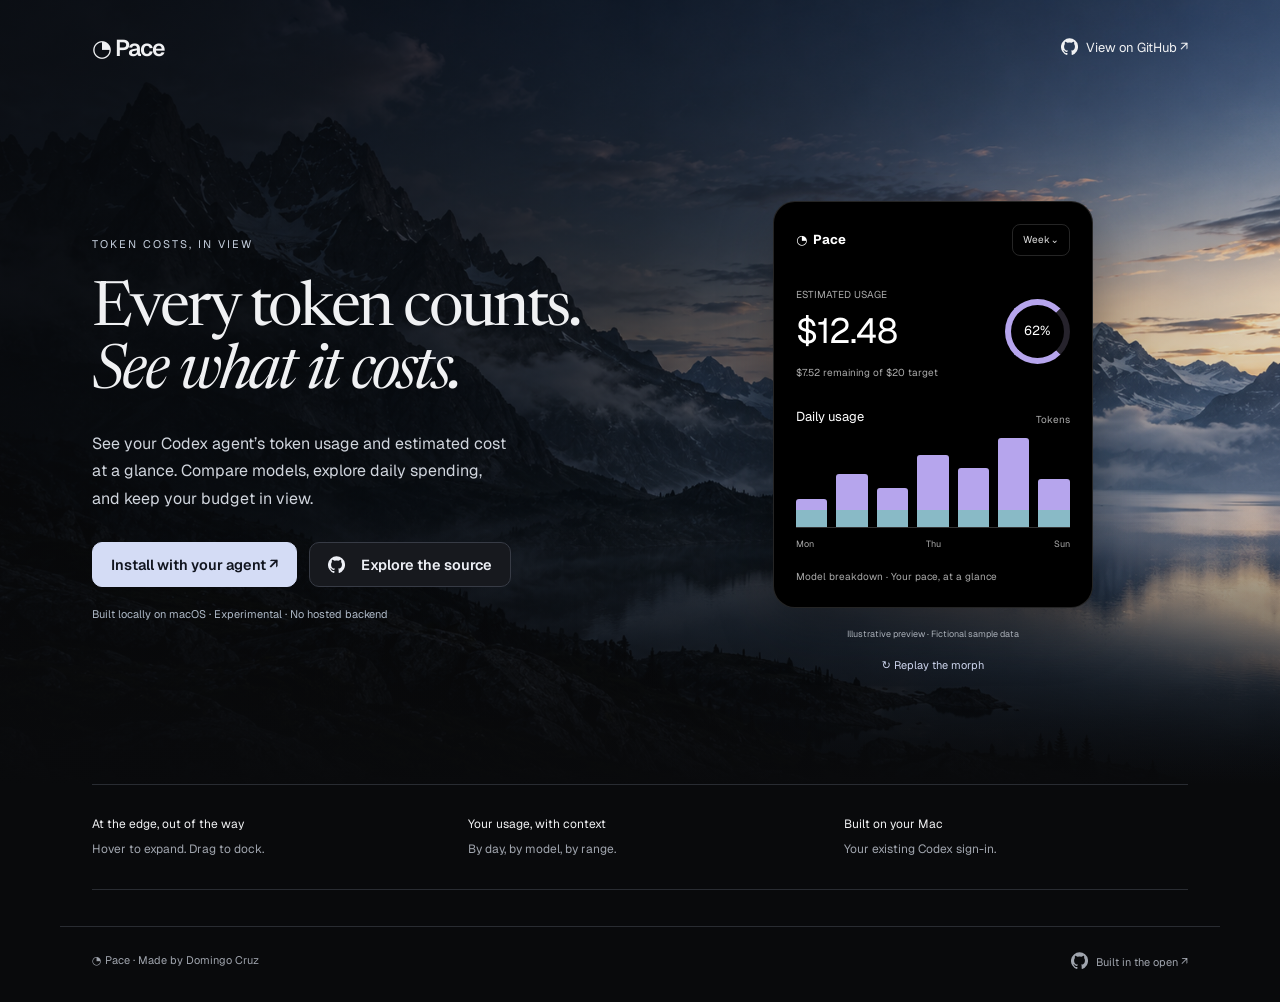
==== docs/index.html @ c6700569 "Simplify landing page and offer copyable agent install instruction" ====
<!doctype html>
<html lang="en" data-theme="dark" style="color-scheme:dark"><head><meta charset="utf-8"><meta name="viewport" content="width=device-width,initial-scale=1"><title>Pace | See what your agent’s tokens cost</title><meta name="description" content="See your AI agent’s token usage and estimated costs. Compare models, explore daily spending, and set personal targets with Pace for macOS."><link rel="stylesheet" href="theme.css"><link href="https://fonts.googleapis.com/css2?family=Newsreader:ital,opsz,wght@0,6..72,400;1,6..72,400&family=Geist:wght@400;500;600&display=swap" rel="stylesheet"><style>
:root{--ink:#19201e;--muted:#6d7571;--line:#dfe3df;--soft:#f3f5f1;--accent:#166ee1;--purple:#b6a5ed;--cyan:#89bac6}*{box-sizing:border-box}body{margin:0;color:var(--ink);background:white;font-family:Geist,system-ui,sans-serif}a{color:inherit;text-decoration:none}nav,main,footer{max-width:1160px;margin:auto;padding:0 32px}nav{height:96px;display:flex;align-items:center;justify-content:space-between}.brand{font-size:23px;font-weight:600;letter-spacing:-1px}.links{display:flex;gap:26px;font-size:13px}.hero{display:grid;grid-template-columns:1.05fr 1fr;align-items:center;gap:65px;padding:80px 0 100px}.eyebrow{font-size:11px;text-transform:uppercase;letter-spacing:2px;color:var(--muted)}h1,h2{font-family:Newsreader,Georgia,serif;font-weight:400;letter-spacing:-2px}h1{font-size:76px;line-height:1.02;margin:25px 0}p{line-height:1.7;color:var(--muted);font-size:16px}.intro{max-width:420px}.actions{display:flex;gap:12px;margin-top:30px;flex-wrap:wrap}.fine{font-size:11px;margin-top:18px}.desktop{background:var(--soft);border:1px solid var(--line);border-radius:20px;min-height:440px;position:relative;padding:70px 25px 35px;display:flex;align-items:center;justify-content:center}.desktop-label{position:absolute;top:20px;left:22px;font-size:10px;letter-spacing:1px;color:var(--muted)}.widget{width:320px;background:black;color:white;border-radius:22px;padding:22px;box-shadow:0 20px 40px #0002}.row{display:flex;justify-content:space-between;align-items:center;font-size:13px}.pill{border:1px solid #ffffff25;border-radius:8px;padding:7px 10px;font-size:10px;color:#ddd}.stats{margin:25px 0}.amount{font-size:35px;letter-spacing:-1px}.sub{color:#aaa;font-size:10px;margin-top:6px}.ring{width:65px;height:65px;border:6px solid var(--purple);border-right-color:#26232c;border-radius:50%;display:grid;place-items:center;font-size:13px}.chart{height:100px;display:flex;align-items:end;gap:9px;border-bottom:1px solid #333}.bar{flex:1;background:var(--purple);border-radius:3px 3px 0 0;box-shadow:inset 0 -17px var(--cyan)}.axis{display:flex;justify-content:space-between;color:#aaa;font-size:9px;margin-top:9px}.legend{font-size:10px;color:#aaa;margin-top:18px}.preview-note{position:absolute;bottom:12px;font-size:9px;color:var(--muted)}.band{border-top:1px solid var(--line);border-bottom:1px solid var(--line);display:grid;grid-template-columns:repeat(3,1fr);gap:32px;padding:30px 0;font-size:12px}.band span{color:var(--muted);display:block;margin-top:6px}.features{padding:90px 0;display:grid;grid-template-columns:1fr 1fr;gap:70px}h2{font-size:46px;line-height:1.1;margin:16px 0 25px}.feature{padding:22px 0;border-bottom:1px solid var(--line)}h3{font-size:16px;font-weight:500;margin:0}.feature p{font-size:14px;margin:9px 0 0}.install{background:var(--soft);padding:45px;border:1px solid var(--line);border-radius:18px}.install h2{font-size:38px}.prompt{background:white;border:1px solid var(--line);padding:20px;font-size:14px;line-height:1.7;border-radius:9px;overflow-wrap:anywhere}details{padding:20px 0;border-bottom:1px solid var(--line)}summary{cursor:pointer;font-size:14px}details p{font-size:13px}.bottom{padding:50px 0 70px;max-width:700px}footer{border-top:1px solid var(--line);padding-top:25px;padding-bottom:30px;font-size:11px;color:var(--muted);display:flex;justify-content:space-between;gap:20px}@media(max-width:800px){.hero,.features{grid-template-columns:1fr;gap:35px}.hero{padding:40px 0 60px}h1{font-size:58px}.features{padding:50px 0}.band{gap:16px}.desktop{min-height:410px}.links a:first-child{display:none}.install{padding:25px}nav,main,footer{padding-left:22px;padding-right:22px}}@media(prefers-reduced-motion:reduce){*{transition:none!important;animation:none!important}}

/* Pace is dark-only, including native controls and expanded FAQs. */
:root{--ink:#f0f1f3;--muted:#a0a5ae;--line:#292c32;--soft:#14161a;--accent:#91adf4}
body{background:#090a0c;color:var(--ink)}
.desktop{background:#111317;border-color:var(--line)}
.widget{border:1px solid #30323a;box-shadow:0 20px 40px #0005}
.install{background:var(--soft)}
.prompt{background:#0c0d10;color:var(--ink)}
.lp-btn-primary{background:#d4dcf5!important;color:#11151f!important;border-color:#d4dcf5!important}
.lp-btn-ghost{background:#17191e!important;color:#eef0f6!important;border-color:#373b45!important}
summary{list-style:none;display:flex;align-items:center;justify-content:space-between;gap:20px;padding:4px 0}
summary::-webkit-details-marker{display:none}
summary::marker{content:''}
summary svg{width:18px;height:18px;flex:none;color:#aeb5c4;transition:transform .18s ease}
details[open] summary svg{transform:rotate(180deg)}
summary:hover{color:#c5d3fa}
summary:focus-visible{outline:2px solid #91adf4;outline-offset:6px;border-radius:3px}

/* Full-bleed generated landscape; the product floats without an outer card. */
.hero{position:relative;isolation:isolate;min-height:650px;gap:50px}
.hero:before{content:'';position:absolute;z-index:-1;inset:-96px calc((1160px - 100vw)/2 - 32px) 0;background:linear-gradient(90deg,rgba(9,10,12,.78),rgba(9,10,12,.12)),linear-gradient(0deg,#090a0c,transparent 35%),url('assets/pace-landscape.png') center/cover no-repeat;pointer-events:none}
nav{position:relative;z-index:1}
.hero h1{font-size:68px;letter-spacing:-2.7px}
.hero .eyebrow{color:#c5cfdd}.hero .intro{color:#d0d5dd}.hero .fine{color:#aeb9c7}
.desktop{background:transparent;border:0;box-shadow:none;border-radius:0;min-height:440px;padding:25px 0}
.desktop-label{display:none}.preview-note{color:#c2c9d3;bottom:0}
.widget{box-shadow:0 20px 55px #0005;border-color:#ffffff25}
@media(min-width:1160px){.hero:before{left:calc((1160px - 100vw)/2 - 32px);right:calc((1160px - 100vw)/2 - 32px)}}
@media(max-width:1159px){.hero:before{left:-32px;right:-32px}}
@media(max-width:800px){.hero{min-height:0}.hero h1{font-size:52px}.hero:before{left:-22px;right:-22px;background-position:60% center}.desktop{min-height:400px}.hero .intro{max-width:480px}}
.github-icon{width:17px;height:17px;flex:none;vertical-align:-3px;margin-right:8px} .hero h1{font-size:62px}@media(max-width:800px){.hero h1{font-size:48px}}
body{overflow-x:clip}.widget{position:relative;overflow:hidden}
.replay{position:absolute;bottom:-30px;border:0;background:transparent;color:#d4dcf5;font:inherit;font-size:11px;cursor:pointer;padding:8px 12px;border-radius:8px}
.replay:hover{background:#ffffff10}.replay:focus-visible{outline:2px solid #91adf4}
@media(prefers-reduced-motion:reduce){.replay{display:none}}

.desktop{flex-direction:column;gap:0;padding-bottom:0}
.preview-note{position:static;display:block;margin-top:20px;text-align:center;line-height:1.5}
.replay{position:static;display:block;margin-top:6px;min-height:36px}
.band{margin-bottom:36px}
.install-dialog{width:min(540px,calc(100vw - 40px));background:#14161a;color:#f0f1f3;border:1px solid #383c45;border-radius:20px;padding:28px;box-shadow:0 24px 100px #0008}
.install-dialog::backdrop{background:#0009;backdrop-filter:blur(6px)}
.install-dialog h2{font-size:34px;margin:0 30px 12px 0;letter-spacing:-1px}
.install-dialog p{font-size:14px}.install-dialog textarea{width:100%;min-height:132px;resize:vertical;background:#090a0c;color:#e4e8f0;border:1px solid #353944;border-radius:10px;padding:15px;font:13px/1.65 Geist,system-ui,sans-serif}
.dialog-close{position:absolute;top:17px;right:17px;border:0;background:transparent;color:#c5cbd7;font-size:24px;cursor:pointer}.copy-row{display:flex;align-items:center;gap:14px;margin-top:16px}.copy-status{font-size:12px;color:#b6c6ee}
</style></head><body><nav><a class="brand" href="#">◔ Pace</a><div class="links"><a href="https://github.com/domingocruz-AT/pace"><svg class="github-icon" viewBox="0 0 24 24" fill="currentColor" aria-hidden="true"><path d="M12 .5a12 12 0 0 0-3.79 23.39c.6.11.82-.26.82-.58v-2.23c-3.34.73-4.04-1.42-4.04-1.42-.55-1.39-1.33-1.76-1.33-1.76-1.09-.75.08-.73.08-.73 1.2.08 1.84 1.23 1.84 1.23 1.07 1.83 2.81 1.3 3.49.99.11-.78.42-1.3.76-1.6-2.67-.3-5.47-1.33-5.47-5.93 0-1.31.47-2.38 1.24-3.22-.13-.3-.54-1.52.12-3.18 0 0 1.01-.32 3.3 1.23a11.5 11.5 0 0 1 6 0c2.29-1.55 3.3-1.23 3.3-1.23.66 1.66.25 2.88.12 3.18.77.84 1.24 1.91 1.24 3.22 0 4.61-2.8 5.63-5.48 5.93.43.37.82 1.1.82 2.22v3.3c0 .32.22.7.82.58A12 12 0 0 0 12 .5Z"/></svg>View on GitHub ↗</a></div></nav><main><section class="hero"><div><div class="eyebrow">Token costs, in view</div><h1>Every token counts.<br><em>See what it costs.</em></h1><p class="intro">See your Codex agent’s token usage and estimated cost at a glance. Compare models, explore daily spending, and keep your budget in view.</p><div class="actions"><button class="lp-btn lp-btn-primary" id="installTrigger" type="button">Install with your agent ↗</button><a class="lp-btn lp-btn-ghost" href="https://github.com/domingocruz-AT/pace"><svg class="github-icon" viewBox="0 0 24 24" fill="currentColor" aria-hidden="true"><path d="M12 .5a12 12 0 0 0-3.79 23.39c.6.11.82-.26.82-.58v-2.23c-3.34.73-4.04-1.42-4.04-1.42-.55-1.39-1.33-1.76-1.33-1.76-1.09-.75.08-.73.08-.73 1.2.08 1.84 1.23 1.84 1.23 1.07 1.83 2.81 1.3 3.49.99.11-.78.42-1.3.76-1.6-2.67-.3-5.47-1.33-5.47-5.93 0-1.31.47-2.38 1.24-3.22-.13-.3-.54-1.52.12-3.18 0 0 1.01-.32 3.3 1.23a11.5 11.5 0 0 1 6 0c2.29-1.55 3.3-1.23 3.3-1.23.66 1.66.25 2.88.12 3.18.77.84 1.24 1.91 1.24 3.22 0 4.61-2.8 5.63-5.48 5.93.43.37.82 1.1.82 2.22v3.3c0 .32.22.7.82.58A12 12 0 0 0 12 .5Z"/></svg>Explore the source</a></div><p class="fine">Built locally on macOS · Experimental · No hosted backend</p></div><div class="desktop"><span class="desktop-label"></span><div class="widget" aria-label="Illustrative Pace preview with fictional sample usage"><div class="row"><strong>◔ &nbsp;Pace</strong><span class="pill">Week⌄</span></div><div class="stats row"><div><div class="sub">ESTIMATED USAGE</div><div class="amount">$12.48</div><div class="sub">$7.52 remaining of $20 target</div></div><div class="ring">62%</div></div><div class="row"><span>Daily usage</span><span class="sub">Tokens</span></div><div class="chart" aria-hidden="true"><i class="bar" style="height:28%"></i><i class="bar" style="height:54%"></i><i class="bar" style="height:39%"></i><i class="bar" style="height:73%"></i><i class="bar" style="height:60%"></i><i class="bar" style="height:90%"></i><i class="bar" style="height:48%"></i></div><div class="axis"><span>Mon</span><span>Thu</span><span>Sun</span></div><div class="legend">Model breakdown · Your pace, at a glance</div></div><span class="preview-note">Illustrative preview · Fictional sample data</span><button class="replay" type="button" aria-label="Replay ball to dashboard animation">↻ Replay the morph</button></div></section><div class="band"><div>At the edge, out of the way<span>Hover to expand. Drag to dock.</span></div><div>Your usage, with context<span>By day, by model, by range.</span></div><div>Built on your Mac<span>Your existing Codex sign-in.</span></div></div></main><footer><span>◔ Pace · Made by Domingo Cruz</span><a href="https://github.com/domingocruz-AT/pace"><svg class="github-icon" viewBox="0 0 24 24" fill="currentColor" aria-hidden="true"><path d="M12 .5a12 12 0 0 0-3.79 23.39c.6.11.82-.26.82-.58v-2.23c-3.34.73-4.04-1.42-4.04-1.42-.55-1.39-1.33-1.76-1.33-1.76-1.09-.75.08-.73.08-.73 1.2.08 1.84 1.23 1.84 1.23 1.07 1.83 2.81 1.3 3.49.99.11-.78.42-1.3.76-1.6-2.67-.3-5.47-1.33-5.47-5.93 0-1.31.47-2.38 1.24-3.22-.13-.3-.54-1.52.12-3.18 0 0 1.01-.32 3.3 1.23a11.5 11.5 0 0 1 6 0c2.29-1.55 3.3-1.23 3.3-1.23.66 1.66.25 2.88.12 3.18.77.84 1.24 1.91 1.24 3.22 0 4.61-2.8 5.63-5.48 5.93.43.37.82 1.1.82 2.22v3.3c0 .32.22.7.82.58A12 12 0 0 0 12 .5Z"/></svg>Built in the open ↗</a></footer><dialog class="install-dialog" id="installDialog" aria-labelledby="installTitle"><button class="dialog-close" type="button" aria-label="Close installation instructions">×</button><h2 id="installTitle">Let your agent install Pace.</h2><p>Copy this instruction into Codex or your coding agent.</p><textarea id="installCommand" aria-label="Agent installation instruction" readonly>Install Pace from https://github.com/domingocruz-AT/pace. Follow AGENTS.md, check the macOS prerequisites, and run sh install.sh. Ask me before using my existing Codex sign-in.</textarea><div class="copy-row"><button class="lp-btn lp-btn-primary" id="copyInstall" type="button">Copy instruction</button><span class="copy-status" role="status" id="copyStatus"></span></div><p class="fine">Requires macOS, Xcode Command Line Tools, and Python 3. Pace uses estimated costs from unofficial endpoints; targets do not enforce spending caps.</p></dialog><script src="motion.js?v=edge-drag"></script><script src="install-dialog.js"></script></body></html>
---- docs/theme.css ----
/* ============================================================
   LANDING-PAGE DESIGN SYSTEM — base-styles.css
   Light-only. Newsreader (serif display) + Geist (sans).
   Airtable coral accent. Airtable categorical palette in data.
   One locked language for all landing/product/marketing surfaces.
   ============================================================ */

:root{
  --serif:'Newsreader',Georgia,'Times New Roman',serif;
  --sans:'Geist','Inter',system-ui,-apple-system,'Segoe UI',sans-serif;
  --r:10px; --r-lg:18px; --r-xl:24px; --r-pill:999px;
  --maxw:1200px; --wide:1320px;
  --ease:cubic-bezier(.22,1,.36,1); --ease-pop:cubic-bezier(.2,.1,.2,1); --ease-decel:cubic-bezier(0,0,0,1); --seam:rgba(15,18,26,.13);

  /* Airtable brand palette (from DESIGN.lp-md extraction) */
  --bg:#ffffff; --bg-soft:#f8fafc; --bg-soft2:#e7eaee;
  --ink:#181d26; --ink-2:#333840; --ink-3:#6b7079;
  --line:#dddddd; --line-2:#9297a0;
  --accent:#166ee1; --accent-2:#0d52ac; --accent-soft:#ecf3fe; --accent-ink:#fff;
  --surface:#ffffff; --surface-2:#f8fafc; --dot-ink:rgba(24,29,38,.08);
  --row-hover:var(--bg-soft);
  --ok:#20a548; --ok-bg:#dff3e6;

  /* Airtable categorical select-chip palette */
  --c-blue-b:#d3e2ff; --c-blue-t:#2a64d6;
  --c-cyan-b:#cdeef5; --c-cyan-t:#0e7c8b;
  --c-teal-b:#cdf1e3; --c-teal-t:#0f8a66;
  --c-green-b:#d8f5c8; --c-green-t:#3f8a2c;
  --c-yellow-b:#ffeaa8; --c-yellow-t:#9a7600;
  --c-orange-b:#ffdcc2; --c-orange-t:#c2551b;
  --c-red-b:#ffd6dc; --c-red-t:#d4314e;
  --c-pink-b:#ffd8ef; --c-pink-t:#c01f8a;
  --c-purple-b:#e7ddff; --c-purple-t:#6b3fce;
  --c-gray-b:#e6e7ea; --c-gray-t:#5b606b;
}
*{box-sizing:border-box;margin:0;padding:0}
html{scroll-behavior:smooth}
body{background:var(--bg);color:var(--ink);font-family:var(--sans);font-size:17px;line-height:1.6;
  -webkit-font-smoothing:antialiased;overflow-x:hidden}
a{color:inherit;text-decoration:none}
img{max-width:100%;display:block}

/* ---------- DARK MODE — neutral charcoal + restrained coral; product UI goes dark too ---------- */
[data-theme="dark"]{
  --bg:#0b0c0f; --bg-soft:#131418; --bg-soft2:#1b1d22;
  --surface:#1a1c22; --surface-2:#212430; --seam:rgba(0,0,0,.46);
  --ink:#f3f4f7; --ink-2:#c6cad3; --ink-3:#969ba7;
  --line:rgba(255,255,255,.11); --line-2:rgba(255,255,255,.2);
  --accent:#3b87ee; --accent-2:#74a9f6; --accent-soft:rgba(59,135,238,.18);
  --dot-ink:rgba(255,255,255,.09);
  /* Airtable select chips → dark tints with bright text */
  --c-blue-b:#1e3358;--c-blue-t:#9fc1ff; --c-cyan-b:#123e47;--c-cyan-t:#79d3e2;
  --c-teal-b:#103f31;--c-teal-t:#67d6ab; --c-green-b:#1d3c19;--c-green-t:#92d97f;
  --c-yellow-b:#3a3211;--c-yellow-t:#e7cf63; --c-orange-b:#3c2412;--c-orange-t:#ff9e6b;
  --c-red-b:#3c1822;--c-red-t:#ff8a9e; --c-pink-b:#3a1730;--c-pink-t:#ff90d6;
  --c-purple-b:#281c4a;--c-purple-t:#bda3ff; --c-gray-b:#23252b;--c-gray-t:#b6bbc5;
}
[data-theme="dark"] nav.lp-lp{background:rgba(16,17,21,.6)}
[data-theme="dark"] nav.lp-lp.lp-stuck{background:rgba(16,17,21,.82)}

/* ---------- layout primitives ---------- */
.lp-wrap{max-width:var(--maxw);margin:0 auto;padding:0 28px}
.lp-wide{max-width:var(--wide);margin:0 auto;padding:0 28px}
section.lp-band{padding:96px 0}
.lp-band.lp-soft{background:var(--bg-soft)}
.lp-eyebrow{display:inline-flex;align-items:center;gap:9px;font-weight:600;font-size:12px;letter-spacing:.13em;
  text-transform:uppercase;color:var(--accent-2)}
.lp-eyebrow .lp-dot{width:6px;height:6px;border-radius:50%;background:var(--accent)}
.lp-serif{font-family:var(--serif);font-weight:400;letter-spacing:-.01em}
.lp-serif-i{font-family:var(--serif);font-style:italic;font-weight:400}
.lp-sec-head{max-width:62ch}
.lp-sec-head.lp-center{margin:0 auto;text-align:center}
.lp-sec-head h2{font-family:var(--serif);font-weight:400;font-size:clamp(32px,4.6vw,56px);line-height:1.04;letter-spacing:-.02em;margin:16px 0 16px}
.lp-sec-head p{font-size:18px;color:var(--ink-2);max-width:56ch}
.lp-sec-head.lp-center p{margin:0 auto}

/* ---------- buttons ---------- */
.lp-btn{display:inline-flex;align-items:center;gap:8px;border-radius:var(--r);font-family:var(--sans);font-weight:600;
  font-size:14.5px;padding:10px 18px;cursor:pointer;border:1px solid transparent;
  transition:transform .2s var(--ease),background .2s,border-color .2s,box-shadow .2s;white-space:nowrap}
/* Pop (Animation Specs): scale 1→1.06 hover, →0.98 press, 150ms standard-fast */
.lp-btn{transition:transform 150ms var(--ease-pop),background .18s,border-color .18s,color .18s,opacity .18s,box-shadow .18s}
.lp-btn:hover{transform:scale(1.06)}
.lp-btn:active{transform:scale(.98)}
@media(prefers-reduced-motion:reduce){.lp-btn:hover,.lp-btn:active{transform:none}}
.lp-btn-primary{background:var(--accent);color:var(--accent-ink)}
.lp-btn-primary:hover{background:var(--accent-2);box-shadow:0 8px 20px -10px var(--accent)}
.lp-btn-ghost{background:var(--surface);color:var(--ink);border-color:var(--line-2)}
.lp-btn-ghost:hover{border-color:var(--ink-3);background:var(--bg-soft)}
.lp-btn-dark{background:var(--ink);color:var(--bg)}
.lp-btn-dark:hover{opacity:.9;box-shadow:0 8px 20px -12px rgba(20,24,40,.5)}
.lp-btn-lg{padding:14px 26px;font-size:16px;border-radius:12px}

/* ---------- chips / tags / avatars / icons ---------- */
.lp-chip{font-size:11.5px;font-weight:600;border-radius:var(--r-pill);padding:3px 10px;white-space:nowrap;display:inline-block}
.lp-sel-blue{background:var(--c-blue-b);color:var(--c-blue-t)}.lp-sel-cyan{background:var(--c-cyan-b);color:var(--c-cyan-t)}
.lp-sel-teal{background:var(--c-teal-b);color:var(--c-teal-t)}.lp-sel-green{background:var(--c-green-b);color:var(--c-green-t)}
.lp-sel-yellow{background:var(--c-yellow-b);color:var(--c-yellow-t)}.lp-sel-orange{background:var(--c-orange-b);color:var(--c-orange-t)}
.lp-sel-red{background:var(--c-red-b);color:var(--c-red-t)}.lp-sel-pink{background:var(--c-pink-b);color:var(--c-pink-t)}
.lp-sel-purple{background:var(--c-purple-b);color:var(--c-purple-t)}.lp-sel-gray{background:var(--c-gray-b);color:var(--c-gray-t)}
.lp-av{width:24px;height:24px;border-radius:50%;display:inline-grid;place-items:center;color:#fff;font-size:10px;font-weight:700;border:2px solid #fff}
.lp-avstack{display:inline-flex}.lp-avstack .lp-av{margin-left:-8px}.lp-avstack .lp-av:first-child{margin-left:0}
.lp-ico{width:20px;height:20px;stroke:currentColor;fill:none;stroke-width:1.7;stroke-linecap:round;stroke-linejoin:round;display:inline-block;vertical-align:middle}
.lp-iconwell{width:42px;height:42px;border-radius:11px;background:var(--accent-soft);color:var(--accent-2);display:grid;place-items:center}
.lp-iconwell .lp-ico{width:20px;height:20px}

/* ---------- textures ---------- */
.lp-tex-dot{background-image:radial-gradient(circle,var(--dot-ink) 0 1.2px,transparent 1.6px);background-size:24px 24px}
.lp-tex-grid{background-image:linear-gradient(var(--line) 1px,transparent 1px),linear-gradient(90deg,var(--line) 1px,transparent 1px);background-size:22px 22px}
.lp-tex-halftone{background-color:#16181d;background-image:radial-gradient(circle,rgba(22,110,225,.55) 30%,transparent 32%);background-size:18px 18px;
  -webkit-mask-image:radial-gradient(60% 120% at 50% 50%,#000 25%,transparent 70%);mask-image:radial-gradient(60% 120% at 50% 50%,#000 25%,transparent 70%);animation:halftonePulse 3.6s ease-in-out infinite}
@keyframes halftonePulse{0%,100%{opacity:.5}50%{opacity:1}}
/* single-element aurora fill (small surfaces: cards, swatches, thumbnails) — vibrant + animated.
   Use this for small surfaces; use the .lp-aurora component only for large atmospheric panels. */
.lp-tex-aurora{background:
  radial-gradient(38% 52% at 16% 18%,rgba(22,245,167,.6),transparent 62%),
  radial-gradient(40% 50% at 82% 30%,rgba(111,77,255,.55),transparent 60%),
  radial-gradient(50% 60% at 60% 88%,rgba(255,79,208,.5),transparent 62%),
  radial-gradient(44% 56% at 30% 74%,rgba(45,180,255,.45),transparent 62%),
  #0a0e1a;background-size:170% 170%;background-position:0% 40%;animation:auroraFill 16s ease-in-out infinite}
@keyframes auroraFill{0%{background-position:0% 40%;filter:hue-rotate(0deg)}50%{background-position:100% 60%;filter:hue-rotate(26deg)}100%{background-position:0% 40%;filter:hue-rotate(0deg)}}

/* ---------- high-fidelity aurora component (large atmospheric surfaces) ----------
   Markup:
   <div class="aurora"><div class="a-layer">
       <span class="blob b1"></span><span class="blob b2"></span><span class="blob b3"></span><span class="blob b4"></span>
     </div><div class="a-curtain"></div><div class="a-grain"></div><div class="a-vign"></div>
     <div class="a-content"> ... </div>
   </div>                                                                              */
.lp-aurora{position:relative;overflow:hidden;isolation:isolate;color:#fff;
  background:radial-gradient(130% 120% at 50% -10%,#0c1226 0%,#070a14 55%,#04060d 100%)}
.lp-aurora .lp-a-layer{position:absolute;inset:-25%;pointer-events:none;z-index:0}
.lp-aurora .lp-blob{position:absolute;border-radius:50%;filter:blur(50px);mix-blend-mode:screen;opacity:.85}
.lp-aurora .lp-b1{width:62%;height:72%;left:-6%;top:-12%;background:radial-gradient(circle at 50% 50%,#16f5a7 0%,rgba(22,245,167,.35) 38%,transparent 66%);animation:aurDrift1 19s var(--ease) infinite alternate}
.lp-aurora .lp-b2{width:56%;height:66%;right:-10%;top:-4%;background:radial-gradient(circle at 50% 50%,#6f4dff 0%,rgba(111,77,255,.35) 40%,transparent 66%);animation:aurDrift2 23s var(--ease) infinite alternate}
.lp-aurora .lp-b3{width:68%;height:64%;left:18%;bottom:-24%;background:radial-gradient(circle at 50% 50%,#ff4fd0 0%,rgba(255,79,208,.32) 40%,transparent 64%);animation:aurDrift3 21s var(--ease) infinite alternate}
.lp-aurora .lp-b4{width:48%;height:58%;left:36%;top:8%;background:radial-gradient(circle at 50% 50%,#2db4ff 0%,rgba(45,180,255,.3) 42%,transparent 66%);opacity:.6;animation:aurDrift1 27s var(--ease) infinite alternate-reverse}
.lp-aurora .lp-a-curtain{position:absolute;inset:-10% 0 0;z-index:1;mix-blend-mode:screen;opacity:.35;filter:blur(7px);
  background:repeating-linear-gradient(102deg,rgba(180,255,235,.10) 0 2px,transparent 2px 26px);
  -webkit-mask-image:linear-gradient(#000 0%,transparent 72%);mask-image:linear-gradient(#000 0%,transparent 72%)}
.lp-aurora .lp-a-grain{position:absolute;inset:0;z-index:2;opacity:.09;mix-blend-mode:overlay;
  background-image:url("data:image/svg+xml,%3Csvg xmlns='http://www.lp-w3.lp-org/2000/svg' width='180' height='180'%3E%3Cfilter id='n'%3E%3CfeTurbulence type='fractalNoise' baseFrequency='0.85' numOctaves='2' stitchTiles='stitch'/%3E%3C/filter%3E%3Crect width='100%25' height='100%25' filter='url(%23n)'/%3E%3C/svg%3E")}
.lp-aurora .lp-a-vign{position:absolute;inset:0;z-index:2;pointer-events:none;background:radial-gradient(125% 95% at 50% 28%,transparent 48%,rgba(2,4,10,.5) 100%)}
.lp-aurora .lp-a-content{position:relative;z-index:3}
.lp-aurora .lp-a-layer{animation:aurHue 22s ease-in-out infinite}
@keyframes aurHue{0%,100%{filter:hue-rotate(0deg) saturate(1)}50%{filter:hue-rotate(28deg) saturate(1.14)}}
@keyframes aurDrift1{0%{transform:translate3d(0,0,0) scale(1);opacity:.78}50%{opacity:.96}100%{transform:translate3d(12%,9%,0) scale(1.24);opacity:.72}}
@keyframes aurDrift2{0%{transform:translate3d(0,0,0) scale(1.08);opacity:.85}50%{opacity:.68}100%{transform:translate3d(-11%,6%,0) scale(.88);opacity:.96}}
@keyframes aurDrift3{0%{transform:translate3d(0,0,0) scale(1);opacity:.7}50%{opacity:.95}100%{transform:translate3d(9%,-10%,0) scale(1.28);opacity:.8}}
@media(prefers-reduced-motion:reduce){.lp-aurora .lp-blob,.lp-aurora .lp-a-layer{animation:none}}
/* compact variant — keeps aurora structure on small surfaces (swatches, thumbnails, gallery tiles) */
.lp-aurora.lp-sm .lp-blob{filter:blur(15px);opacity:.95}
.lp-aurora.lp-sm .lp-b1{width:44%;height:52%;left:-4%;top:-6%}
.lp-aurora.lp-sm .lp-b2{width:42%;height:50%;right:-4%;top:-4%}
.lp-aurora.lp-sm .lp-b3{width:48%;height:48%;left:14%;bottom:-12%}
.lp-aurora.lp-sm .lp-b4{width:34%;height:40%;left:32%;top:6%;opacity:.75}
.lp-aurora.lp-sm .lp-a-grain{opacity:.1}
.lp-aurora.lp-sm .lp-a-curtain{display:none}
.lp-aurora.lp-sm .lp-a-vign{background:radial-gradient(135% 105% at 50% 35%,transparent 58%,rgba(2,4,10,.36) 100%)}

/* ---------- dot field (element-based: twinkle / ripple-from-center) ----------
   Dots are real elements (one .lp-df-dot per cell), generated by JS into .lp-df-grid,
   each carrying its own --delay (and --d duration for twinkle) so they fade on
   individual timers. Twinkle = random offsets; ripple = offset by distance from
   center, so brightness waves emanate outward. */
.lp-dotfield{position:relative;overflow:hidden;color:#fff;background:radial-gradient(125% 120% at 50% 45%,#171717 0%,#0a0a0a 60%,#000 100%)}
[data-theme="dark"] .lp-dotfield{background:radial-gradient(125% 120% at 50% 45%,var(--surface) 0%,var(--bg) 62%)}
.lp-df-grid{position:absolute;inset:0;display:grid;z-index:0}
.lp-df-dot{width:2.5px;height:2.5px;border-radius:50%;background:var(--accent);justify-self:center;align-self:center;opacity:.16}
.lp-dotfield.lp-twinkle .lp-df-dot.lp-tw{animation:dfTwinkle var(--d,3s) ease-in-out var(--delay,0s) infinite}
.lp-dotfield.lp-ripple .lp-df-dot{animation:dfRipple 3.4s ease-in-out var(--delay,0s) infinite}
.lp-dotfield.lp-paused .lp-df-dot{animation-play-state:paused}
@keyframes dfTwinkle{0%,100%{opacity:.16}50%{opacity:1}}
@keyframes dfRipple{0%{opacity:.05;transform:scale(.7)}22%{opacity:1;transform:scale(1.5)}50%{opacity:.05;transform:scale(.7)}100%{opacity:.05;transform:scale(.7)}}
.lp-df-veil{position:absolute;inset:0;z-index:1;pointer-events:none;background:radial-gradient(58% 62% at 50% 50%,rgba(6,8,15,.72),transparent 72%)}
.lp-df-content{position:relative;z-index:2}
.lp-dotfield,.lp-appwin,.lp-relscene,.lp-stories,.lp-lpx-surface{contain:layout paint}
/* overlay variant — transparent bg + light dots, for layering over colored surfaces */
.lp-dotfield.lp-over{background:none;opacity:.3}
.lp-dotfield.lp-over .lp-df-dot{background:#fff;width:3px;height:3px}
.lp-wash{background:none}
.lp-grain-overlay{background-image:url("data:image/svg+xml,%3Csvg xmlns='http://www.lp-w3.lp-org/2000/svg' width='180' height='180'%3E%3Cfilter id='n'%3E%3CfeTurbulence type='fractalNoise' baseFrequency='0.85' numOctaves='2' stitchTiles='stitch'/%3E%3C/filter%3E%3Crect width='100%25' height='100%25' filter='url(%23n)'/%3E%3C/svg%3E");mix-blend-mode:overlay;opacity:.1}

/* ---------- nav (glass) + announcement ---------- */
nav.lp-lp{position:sticky;top:0;z-index:200;transition:background .3s,border-color .3s,box-shadow .3s;
  background:rgba(255,255,255,.6);backdrop-filter:saturate(170%) blur(16px);-webkit-backdrop-filter:saturate(170%) blur(16px);border-bottom:1px solid transparent}
nav.lp-lp.lp-stuck{background:rgba(255,255,255,.8);border-bottom-color:var(--line)}
.lp-nav-in{display:flex;align-items:center;justify-content:space-between;height:68px}
.lp-brand{display:flex;align-items:center;gap:10px;font-weight:600;font-size:19px;letter-spacing:-.02em}
.lp-brand .lp-mk{width:24px;height:24px;border-radius:7px;background:linear-gradient(145deg,var(--accent),var(--accent-2));display:grid;place-items:center}
.lp-brand .lp-mk svg{width:14px;height:14px;stroke:#fff;fill:none;stroke-width:1.9;stroke-linecap:round;stroke-linejoin:round}
.lp-nav-links{display:flex;gap:4px;font-size:14.5px;color:var(--ink-2);font-weight:500;position:relative}
.lp-nav-links a{position:relative;z-index:1;padding:8px 13px;border-radius:999px;transition:color .2s}.lp-nav-links a:hover{color:var(--ink)}
.lp-nav-pill{position:absolute;top:50%;left:0;width:0;transform:translateY(-50%);height:34px;border-radius:999px;background:var(--bg-soft2);opacity:0;transition:left .2s var(--ease),width .2s var(--ease),opacity .18s;z-index:0;pointer-events:none}
.lp-nav-right{display:flex;align-items:center;gap:16px}
.lp-nav-right .lp-si{font-size:14.5px;font-weight:500;color:var(--ink-2)}.lp-nav-right .lp-si:hover{color:var(--ink)}
.lp-ann{display:flex;justify-content:center;padding:16px 16px 0}
.lp-ann a{display:inline-flex;align-items:center;gap:10px;background:var(--surface);border:1px solid var(--line);border-radius:var(--r-pill);
  padding:6px 7px;font-size:13.5px;color:var(--ink-2);box-shadow:0 1px 2px rgba(0,0,0,.03);transition:.2s var(--ease)}
.lp-ann a:hover{border-color:var(--line-2);transform:translateY(-1px)}
.lp-ann .lp-tag{font-size:11px;font-weight:700;letter-spacing:.04em;background:var(--accent-soft);color:var(--accent-2);border-radius:var(--r-pill);padding:3px 10px}
.lp-ann .lp-arw{color:var(--ink-3);padding-right:6px}
@media(max-width:880px){.lp-nav-links{display:none}}

/* ---------- heroes ---------- */
.lp-hero{position:relative;text-align:center;padding:74px 0 0;overflow:hidden}
.lp-hero .lp-layer{position:absolute;inset:0;pointer-events:none}
.lp-hero .lp-layer.lp-dot{-webkit-mask-image:radial-gradient(70% 55% at 50% 30%,#000,transparent 75%);mask-image:radial-gradient(70% 55% at 50% 30%,#000,transparent 75%)}
.lp-hero .lp-layer.lp-wash{left:50%;top:-180px;transform:translateX(-50%);width:900px;height:520px;inset:auto}
.lp-hero .lp-wrap{position:relative;z-index:2}
.lp-hero h1{font-family:var(--serif);font-weight:400;font-size:clamp(44px,6.7vw,86px);line-height:1.02;letter-spacing:-.02em;max-width:17ch;margin:22px auto 24px}
.lp-hero .lp-sub{font-size:clamp(17px,1.9vw,20px);color:var(--ink-2);max-width:58ch;margin:0 auto 32px;line-height:1.55}
.lp-ctas{display:flex;gap:14px;flex-wrap:wrap}
.lp-hero .lp-ctas{justify-content:center}
.lp-microtrust{margin-top:20px;font-size:13px;color:var(--ink-3)}.lp-microtrust b{color:var(--ink-2);font-weight:600}
.lp-hero-split{display:grid;grid-template-columns:1fr 1.1fr;gap:48px;align-items:center;text-align:left}
.lp-hero-split h1{margin:18px 0 18px;font-size:clamp(40px,5vw,68px)}
.lp-hero-split .lp-sub{margin:0 0 28px}.lp-hero-split .lp-ctas{justify-content:flex-start}
@media(max-width:900px){.lp-hero-split{grid-template-columns:1fr}}

/* ---------- product window (Airtable chrome) ---------- */
.lp-appstage{position:relative;margin:0 auto}
.lp-appwin{background:var(--surface);border:1px solid var(--line);border-radius:14px;overflow:hidden;position:relative;box-shadow:0 50px 120px -50px rgba(20,24,40,.4),0 0 0 1px rgba(20,24,40,.03)}
.lp-brow{display:flex;align-items:center;gap:8px;padding:11px 16px;background:var(--bg-soft);border-bottom:1px solid var(--line)}
.lp-brow .lp-dots{display:flex;gap:7px}.lp-brow .lp-dots i{width:11px;height:11px;border-radius:50%;background:var(--line-2)}
.lp-brow .lp-url{margin-left:10px;font-size:12px;color:var(--ink-3);background:var(--surface);border:1px solid var(--line);border-radius:7px;padding:5px 14px}
.lp-at-bar{display:flex;align-items:center;justify-content:space-between;padding:9px 14px;border-bottom:1px solid var(--line);background:var(--surface)}
.lp-at-bar .lp-base{display:flex;align-items:center;gap:9px;font-weight:600;font-size:14px}
.lp-at-bar .lp-base .lp-bi{width:20px;height:20px;border-radius:5px;background:linear-gradient(140deg,#ffb300,var(--accent));display:grid;place-items:center}
.lp-at-bar .lp-base .lp-bi svg{width:12px;height:12px;stroke:#fff;fill:none;stroke-width:2.1;stroke-linecap:round;stroke-linejoin:round}
.lp-at-modes{display:flex;gap:20px;font-size:13.5px;color:var(--ink-2);font-weight:500}
.lp-at-modes .lp-mode{cursor:pointer;position:relative;padding-bottom:2px;transition:color .2s}
.lp-at-modes .lp-mode:hover{color:var(--ink)}
.lp-at-modes .lp-mode.lp-on{color:var(--ink);font-weight:600}
.lp-at-modes .lp-mode.lp-on::after{content:"";position:absolute;left:0;right:0;bottom:-10px;height:2px;background:var(--accent)}
.lp-at-bar .lp-rgt{display:flex;align-items:center;gap:10px}
.lp-launch{display:inline-flex;align-items:center;gap:6px;font-size:12.5px;font-weight:600;color:var(--ink);border:1px solid var(--line-2);border-radius:7px;padding:6px 12px}
.lp-launch svg{width:13px;height:13px;stroke:var(--accent-2);fill:none;stroke-width:2;stroke-linecap:round;stroke-linejoin:round}
.lp-pill-sm{font-size:12px;font-weight:600;color:var(--ink-2);border:1px solid var(--line-2);border-radius:7px;padding:5px 11px}
.lp-at-tabsrow{display:flex;align-items:center;gap:2px;padding:0 14px;border-bottom:1px solid var(--line);background:var(--bg-soft);overflow:hidden}
.lp-at-tabsrow span{font-size:13px;color:var(--ink-2);padding:10px 11px;font-weight:500;white-space:nowrap}
.lp-at-tabsrow span.lp-on{color:var(--ink);background:var(--surface);box-shadow:inset 0 -2px 0 var(--accent);font-weight:600}
.lp-at-tabsrow .lp-add{color:var(--ink-3)}
.lp-at-toolbar{display:flex;align-items:center;gap:6px;padding:8px 14px;border-bottom:1px solid var(--line);background:var(--surface);flex-wrap:wrap}
.lp-tbtn{display:inline-flex;align-items:center;gap:6px;font-size:12.5px;color:var(--ink-2);padding:5px 9px;border-radius:7px;font-weight:500}
.lp-tbtn:hover{background:var(--bg-soft)}.lp-tbtn .lp-ti{width:14px;height:14px;stroke:var(--ink-3);fill:none;stroke-width:1.8;stroke-linecap:round;stroke-linejoin:round}
.lp-tbtn.lp-viewbtn{color:var(--ink);font-weight:600}.lp-tbtn.lp-viewbtn .lp-ti{stroke:#2d7ff9}
.lp-at-toolbar .lp-spacer{flex:1}
.lp-at-body{display:grid;grid-template-columns:188px 1fr;min-height:430px}
.lp-at-views{border-right:1px solid var(--line);padding:12px 10px;background:var(--surface)}
.lp-at-views .lp-vh{font-size:11px;font-weight:700;letter-spacing:.04em;text-transform:uppercase;color:var(--ink-3);padding:6px 8px}
.lp-at-views a{display:flex;align-items:center;gap:9px;font-size:13px;color:var(--ink-2);padding:7px 8px;border-radius:7px;margin-bottom:1px;cursor:pointer}
.lp-at-views a .lp-vi{width:16px;height:16px;flex:none;color:var(--ink-3);display:inline-grid;place-items:center}
.lp-vi svg{width:100%;height:100%;stroke:currentColor;fill:none;stroke-width:1.7;stroke-linecap:round;stroke-linejoin:round}
.lp-at-views a.lp-on{background:var(--accent-soft);color:var(--ink);font-weight:600}
.lp-vi.lp-grid{color:#2d7ff9}.lp-vi.lp-kan{color:#20c933}.lp-vi.lp-cal{color:#ff6f2c}.lp-vi.lp-intf{color:#8b46ff}.lp-vi.lp-gal{color:#f82b60}.lp-vi.lp-tl{color:#0e7c8b}.lp-vi.lp-form{color:#9a7600}
.lp-at-content{position:relative;overflow:hidden}
.lp-view{position:absolute;inset:0;opacity:0;transform:translateX(14px);transition:opacity .4s var(--ease),transform .45s var(--ease);pointer-events:none;overflow:auto}
.lp-view.lp-on{position:relative;opacity:1;transform:none;pointer-events:auto}

/* grid view */
.lp-gridv{font-size:13px;min-width:760px}
.lp-grow{display:grid;grid-template-columns:42px 196px 188px 150px 104px 156px 128px 78px;align-items:center}
.lp-gridv .lp-ghead .lp-gc{background:var(--bg-soft);color:var(--ink-3);font-weight:600;font-size:11.5px;height:36px;border-bottom:1px solid var(--line);border-right:1px solid var(--line);display:flex;align-items:center;gap:7px;padding:0 11px}
.lp-gc .lp-ft{width:15px;height:15px;flex:none;display:inline-grid;place-items:center;color:var(--ink-3)}
.lp-gc .lp-ft svg{width:13px;height:13px;stroke:currentColor;fill:none;stroke-width:1.7;stroke-linecap:round;stroke-linejoin:round}
.lp-gc .lp-ft.lp-ai{color:#8b46ff}
.lp-gridv .lp-grow .lp-gc{height:42px;border-bottom:1px solid var(--line);border-right:1px solid var(--line);display:flex;align-items:center;padding:0 11px;color:var(--ink);overflow:hidden}
.lp-gridv .lp-grow .lp-gc.lp-num{justify-content:center;color:var(--ink-3);font-variant-numeric:tabular-nums}
.lp-gridv .lp-grow:hover .lp-gc{background:var(--row-hover)}
.lp-gridv .lp-grow.lp-flash .lp-gc{animation:flash 1.4s var(--ease)}
@keyframes flash{0%{background:var(--accent-soft)}100%{background:transparent}}
.lp-cellacct{font-weight:600}
.lp-scorebar{display:flex;align-items:center;gap:7px;width:100%}
.lp-scorebar .lp-bb{flex:1;height:6px;border-radius:3px;background:var(--bg-soft2);overflow:hidden}.lp-scorebar .lp-bb i{display:block;height:100%;background:var(--accent);border-radius:3px;transition:width 1.1s var(--ease)}
.lp-scorebar b{font-variant-numeric:tabular-nums;font-size:12px;width:24px;text-align:right}
.lp-check{width:16px;height:16px;border-radius:4px;border:1.5px solid var(--line-2);display:inline-grid;place-items:center}
.lp-check.lp-on{background:#20c933;border-color:#20c933}.lp-check.lp-on::after{content:"";width:8px;height:5px;border-left:2px solid #fff;border-bottom:2px solid #fff;transform:rotate(-45deg) translateY(-1px)}
.lp-addrow{height:38px;display:flex;align-items:center;gap:8px;padding:0 14px;color:var(--ink-3);font-size:13px}
/* animated AI field (in grid) */
.lp-gridv.lp-ai .lp-grow{grid-template-columns:42px 176px 166px 130px 92px 138px 226px 70px}
.lp-aicell{display:flex;align-items:center;gap:7px;font-size:12px;color:var(--ink-2);overflow:hidden;white-space:nowrap}
.lp-aicell .lp-sp{color:#8b46ff;flex:none;font-size:12px;animation:aispark 1.7s ease-in-out infinite}
@keyframes aispark{0%,100%{opacity:.5;transform:scale(.85)}50%{opacity:1;transform:scale(1.15)}}
.lp-aicell.lp-gen .lp-txt{background:linear-gradient(90deg,var(--ink-3) 22%,var(--ink) 50%,var(--ink-3) 78%);background-size:220% 100%;-webkit-background-clip:text;background-clip:text;-webkit-text-fill-color:transparent;color:transparent;animation:aishimmer 1.5s linear infinite}
@keyframes aishimmer{0%{background-position:120% 0}100%{background-position:-120% 0}}

/* kanban */
.lp-kanv{display:flex;gap:14px;padding:16px;min-width:760px;align-items:flex-start}
.lp-kcol{flex:1;background:var(--bg-soft);border-radius:12px;padding:11px;min-width:0}
.lp-kcol .lp-kh{display:flex;align-items:center;justify-content:space-between;font-size:12px;font-weight:700;margin-bottom:10px}
.lp-kcol .lp-kh .lp-cnt{color:var(--ink-3);font-weight:600}
.lp-kcard{background:var(--surface);border:1px solid var(--line);border-radius:9px;padding:11px;margin-bottom:9px;box-shadow:0 1px 2px rgba(0,0,0,.03);transition:.2s var(--ease)}
.lp-kcard:hover{transform:translateY(-2px);box-shadow:0 8px 20px -10px rgba(20,24,40,.25)}
.lp-kcard .lp-kt{font-weight:600;font-size:13px;margin-bottom:8px}
.lp-kcard .lp-km{display:flex;align-items:center;justify-content:space-between;margin-top:9px}
.lp-bar2{height:4px;border-radius:2px;background:var(--bg-soft2);overflow:hidden;margin-top:9px}.lp-bar2 i{display:block;height:100%;background:var(--accent)}

/* calendar */
.lp-calv{padding:14px 16px;min-width:760px}
.lp-calhead{display:grid;grid-template-columns:repeat(7,1fr);gap:6px;margin-bottom:6px}
.lp-calhead span{font-size:11px;font-weight:700;color:var(--ink-3);text-transform:uppercase;letter-spacing:.04em;padding:0 4px}
.lp-calgrid{display:grid;grid-template-columns:repeat(7,1fr);grid-auto-rows:66px;gap:6px}
.lp-cday{border:1px solid var(--line);border-radius:8px;padding:6px;font-size:11px;color:var(--ink-3);overflow:hidden}
.lp-cday.lp-dim{background:var(--bg-soft);color:var(--line-2)}
.lp-cev{font-size:10.5px;font-weight:600;border-radius:5px;padding:2px 6px;margin-top:4px;white-space:nowrap;overflow:hidden;text-overflow:ellipsis}

/* interface dashboard */
.lp-intfv{padding:16px;min-width:760px;display:grid;grid-template-columns:repeat(4,1fr);gap:12px}
.lp-ib{background:var(--surface);border:1px solid var(--line);border-radius:11px;padding:14px}
.lp-ib.lp-w2{grid-column:span 2}.lp-ib.lp-tall{grid-row:span 2}.lp-ib.lp-full{grid-column:span 4}
.lp-ib .lp-kk{font-size:11px;font-weight:600;color:var(--ink-3);text-transform:uppercase;letter-spacing:.05em}
.lp-ib .lp-vv{font-size:26px;font-weight:600;letter-spacing:-.02em;margin-top:7px;font-variant-numeric:tabular-nums}
.lp-ib .lp-vv small{font-size:12px;color:var(--ok);font-weight:600;margin-left:6px}

/* gallery view */
.lp-galv{padding:16px;min-width:760px;display:grid;grid-template-columns:repeat(3,1fr);gap:12px}
.lp-gcardv{background:var(--surface);border:1px solid var(--line);border-radius:11px;overflow:hidden}
.lp-gcardv .lp-gimg{height:84px;background:var(--bg-soft2)}
.lp-gcardv .lp-gbody{padding:11px}.lp-gcardv .lp-gt{font-weight:600;font-size:13px;margin-bottom:7px}
.lp-gcardv .lp-gm{display:flex;align-items:center;gap:6px;margin-top:8px}

/* timeline / gantt */
.lp-tlv{padding:16px;min-width:760px}
.lp-tlrow{display:grid;grid-template-columns:140px 1fr;align-items:center;height:42px;border-bottom:1px solid var(--bg-soft)}
.lp-tlrow .lp-tll{font-size:12.5px;font-weight:500}
.lp-tltrack{position:relative;height:100%;display:flex;align-items:center}
.lp-tlbar{position:absolute;height:20px;border-radius:6px;font-size:10.5px;font-weight:600;color:#fff;display:flex;align-items:center;padding:0 8px;white-space:nowrap}

/* form view */
.lp-formv{padding:26px;min-width:520px;max-width:560px;margin:0 auto}
.lp-formv .lp-fh{font-family:var(--serif);font-size:22px;margin-bottom:4px}
.lp-formv .lp-fsub{font-size:13px;color:var(--ink-3);margin-bottom:18px}
.lp-fld{margin-bottom:14px}.lp-fld label{display:block;font-size:12.5px;font-weight:600;margin-bottom:6px}
.lp-fld .lp-inp{height:38px;border:1px solid var(--line-2);border-radius:8px;background:var(--surface);display:flex;align-items:center;padding:0 11px;font-size:13px;color:var(--ink-3)}
.lp-fld .lp-inp.lp-area{height:64px;align-items:flex-start;padding-top:9px}

/* ---------- Interface page (full Airtable Interface: dark rail + dashboard) ---------- */
.lp-appwin.lp-appmode .lp-at-tabsrow,.lp-appwin.lp-appmode .lp-at-toolbar,.lp-appwin.lp-appmode .lp-at-views{display:none}
.lp-appwin.lp-appmode .lp-at-body{grid-template-columns:1fr}
.lp-atint{display:grid;grid-template-columns:52px 1fr;min-height:560px}
.lp-atint .lp-irail{background:#1c1f26;display:flex;flex-direction:column;align-items:center;gap:4px;padding:14px 0}
.lp-atint .lp-irail .lp-ilogo{width:30px;height:30px;border-radius:8px;background:linear-gradient(145deg,var(--accent),var(--accent-2));margin-bottom:12px}
.lp-atint .lp-irail .lp-ric{width:34px;height:34px;border-radius:9px;display:grid;place-items:center;color:rgba(255,255,255,.55);cursor:pointer;transition:.18s}
.lp-atint .lp-irail .lp-ric:hover{background:rgba(255,255,255,.08);color:#fff}
.lp-atint .lp-irail .lp-ric.lp-on{background:rgba(255,255,255,.13);color:#fff}
.lp-atint .lp-irail .lp-ric svg{width:17px;height:17px;stroke:currentColor;fill:none;stroke-width:1.7;stroke-linecap:round;stroke-linejoin:round}
.lp-atint .lp-ipage{overflow:auto;padding:26px 30px;background:var(--bg)}
.lp-atint .lp-icrumb{font-size:13px;color:var(--ink-3);display:flex;align-items:center;gap:8px;margin-bottom:18px}
.lp-atint .lp-ititle{font-size:27px;font-weight:700;letter-spacing:-.025em}
.lp-atint .lp-isub{font-size:14px;color:var(--ink-2);margin:7px 0 24px;max-width:74ch;line-height:1.55}
.lp-atint .lp-ikpis{display:grid;grid-template-columns:repeat(4,1fr);gap:14px;margin-bottom:30px}
.lp-atint .lp-ikpi{border-radius:14px;padding:20px 18px;min-height:120px;display:flex;flex-direction:column}
.lp-atint .lp-ikpi .lp-kt{font-weight:600;font-size:15px}
.lp-atint .lp-ikpi .lp-ks{font-size:12px;opacity:.78;margin-top:3px}
.lp-atint .lp-ikpi .lp-kn{font-size:38px;font-weight:700;letter-spacing:-.02em;margin-top:auto;font-variant-numeric:tabular-nums}
.lp-ikpi.lp-k-orange{background:var(--c-orange-b);color:var(--c-orange-t)}
.lp-ikpi.lp-k-green{background:var(--c-green-b);color:var(--c-green-t)}
.lp-ikpi.lp-k-blue{background:var(--c-blue-b);color:var(--c-blue-t)}
.lp-ikpi.lp-k-yellow{background:var(--c-yellow-b);color:var(--c-yellow-t)}
.lp-atint .lp-isech{display:flex;align-items:flex-start;justify-content:space-between;gap:16px}
.lp-atint .lp-isech h4{font-size:22px;font-weight:700;letter-spacing:-.02em}
.lp-atint .lp-isubt{font-size:13.5px;color:var(--ink-2);margin:4px 0 0}
.lp-atint .lp-gall{font-size:12.5px;font-weight:600;background:var(--ink);color:var(--bg);border-radius:8px;padding:9px 14px;white-space:nowrap;flex:none}
.lp-atint .lp-itabs{display:flex;gap:20px;border-bottom:1px solid var(--line);margin:14px 0 0;font-size:13.5px;color:var(--ink-3);overflow-x:auto}
.lp-atint .lp-itabs span{padding:11px 0;white-space:nowrap;cursor:pointer}
.lp-atint .lp-itabs span.lp-on{color:var(--ink);font-weight:600;box-shadow:inset 0 -2px 0 var(--accent)}
.lp-atint .lp-itbl{border:1px solid var(--line);border-radius:12px;overflow:hidden;margin-top:16px;font-size:12.5px}
.lp-atint .lp-itr{display:grid;grid-template-columns:84px 70px 1.3fr 1.2fr 1.3fr 1.25fr;align-items:center}
.lp-atint .lp-itr .lp-ic2{padding:11px 13px;border-bottom:1px solid var(--line);overflow:hidden;white-space:nowrap;text-overflow:ellipsis}
.lp-atint .lp-itr:last-child .lp-ic2{border-bottom:0}
.lp-atint .lp-ithead .lp-ic2{background:var(--bg-soft);color:var(--ink-3);font-weight:600;font-size:11px;text-transform:uppercase;letter-spacing:.03em}
.lp-atint .lp-itr:not(.lp-ithead):hover .lp-ic2{background:var(--row-hover)}
.lp-atint .lp-nm{font-weight:600;color:var(--ink)}

/* ---------- Automations builder (3-panel: list / flow / properties) ---------- */
.lp-atauto{display:grid;grid-template-columns:236px 1fr 286px;min-height:560px}
.lp-atauto .lp-aulist{border-right:1px solid var(--line);padding:12px 8px;overflow:auto}
.lp-aulist .lp-aunew{display:flex;align-items:center;justify-content:space-between;font-size:13px;font-weight:600;color:var(--ink);padding:8px}
.lp-aulist .lp-aufind{display:flex;align-items:center;gap:8px;font-size:12.5px;color:var(--ink-3);padding:8px;border-bottom:1px solid var(--line);margin-bottom:6px}
.lp-aulist .lp-aug{display:flex;align-items:center;justify-content:space-between;font-size:12.5px;font-weight:600;color:var(--ink-2);padding:8px;cursor:pointer}
.lp-aulist .lp-aug .lp-cnt{font-size:11px;color:var(--ink-3);font-weight:500}
.lp-aulist .lp-aui{display:flex;align-items:center;gap:9px;font-size:12.5px;color:var(--ink-2);padding:7px 8px 7px 20px;border-radius:7px;cursor:pointer;white-space:nowrap}
.lp-aulist .lp-aui .lp-aic{width:18px;height:18px;border-radius:5px;flex:none;display:grid;place-items:center}
.lp-aulist .lp-aui .lp-aic svg{width:11px;height:11px;stroke:#fff;fill:none;stroke-width:1.9;stroke-linecap:round;stroke-linejoin:round}
.lp-aulist .lp-aui .lp-aun{flex:1;min-width:0;overflow:hidden;text-overflow:ellipsis;white-space:nowrap}
.lp-aulist .lp-aui.lp-on{background:var(--bg-soft);color:var(--ink);font-weight:600}
.lp-aulist .lp-aui .lp-badge{margin-left:auto;font-size:9px;font-weight:700;letter-spacing:.04em;color:#1f8a4c;background:var(--ok-bg);border-radius:4px;padding:2px 5px}
.lp-aulist .lp-aui .lp-badge.lp-off{color:var(--ink-3);background:var(--bg-soft2)}
.lp-atauto .lp-aucanvas{background:var(--bg-soft);overflow:auto;display:flex;flex-direction:column}
.lp-aucanvas .lp-autop{display:flex;align-items:center;gap:12px;padding:11px 18px;border-bottom:1px solid var(--line);background:var(--bg);font-size:13px}
.lp-autop .lp-tgl-on{width:30px;height:17px;border-radius:9px;background:#20c933;position:relative;flex:none}.lp-autop .lp-tgl-on::after{content:"";position:absolute;top:2px;right:2px;width:13px;height:13px;border-radius:50%;background:#fff}
.lp-autop .lp-auname{font-weight:600}.lp-autop .lp-aurun{color:var(--ink-3);font-size:12px}.lp-autop .lp-ausp{flex:1}
.lp-autop .lp-aubtn{font-size:12px;font-weight:600;border:1px solid var(--line-2);border-radius:7px;padding:6px 11px;color:var(--ink-2)}
.lp-auflow{padding:26px 30px;position:relative}
.lp-auflow .lp-auline-rail{position:absolute;left:45px;width:1.6px;background:var(--line-2);z-index:0}
.lp-auflow .lp-aurl{font-size:11px;font-weight:700;letter-spacing:.08em;text-transform:uppercase;color:var(--ink-3);margin:0 0 10px 52px}
.lp-auflow .lp-austep{display:flex;align-items:center;position:relative;z-index:1;margin-bottom:14px}
.lp-auflow .lp-auplay{width:30px;height:30px;border-radius:50%;border:1px solid var(--line-2);display:grid;place-items:center;flex:none;margin-right:22px;background:var(--bg-soft);position:relative;z-index:1}
.lp-auflow .lp-auplay::after{content:"";width:0;height:0;border-left:7px solid var(--ink-3);border-top:4.5px solid transparent;border-bottom:4.5px solid transparent;margin-left:2px}
.lp-auflow .lp-aucard{flex:1;background:var(--surface);border:1px solid var(--line);border-radius:11px;padding:14px 15px;display:flex;align-items:center;gap:12px;max-width:520px;box-shadow:0 1px 2px rgba(0,0,0,.03)}
.lp-auflow .lp-aucard.lp-sel{border-color:var(--accent);box-shadow:0 0 0 1px var(--accent)}
.lp-auflow .lp-auicon{width:36px;height:36px;border-radius:9px;display:grid;place-items:center;color:#fff;font-size:16px;flex:none}
.lp-auflow .lp-autitle{font-weight:600;font-size:13.5px}.lp-auflow .lp-audesc{font-size:12px;color:var(--ink-3);margin-top:2px}
.lp-auflow .lp-auconn{width:1.6px;height:16px;background:var(--line-2);margin:0 0 0 14px}
.lp-auflow .lp-auadd{margin:2px 0 0 52px;border:1.6px dashed var(--line-2);border-radius:11px;padding:15px;text-align:center;color:var(--accent-2);font-weight:600;font-size:13px;max-width:520px}
.lp-atauto .lp-auprops{border-left:1px solid var(--line);overflow:auto;background:var(--bg)}
.lp-auprops .lp-aph{display:flex;align-items:center;justify-content:space-between;padding:14px 18px;border-bottom:1px solid var(--line);font-weight:600;font-size:14px}
.lp-auprops .lp-apsec{padding:16px 18px;border-bottom:1px solid var(--line)}
.lp-auprops .lp-apl{font-size:11px;font-weight:700;letter-spacing:.05em;text-transform:uppercase;color:var(--ink-3);margin-bottom:9px}
.lp-auprops .lp-apdrop{border:1px solid var(--line-2);border-radius:8px;padding:9px 11px;font-size:13px;display:flex;align-items:center;gap:8px;justify-content:space-between}
.lp-auprops .lp-apinput{border:1px solid var(--line-2);border-radius:8px;padding:10px 11px;font-size:12.5px;color:var(--ink-3)}
.lp-auprops .lp-apta{border:1px solid var(--line-2);border-radius:8px;padding:11px;font-size:12px;color:var(--ink-2);line-height:1.55;background:var(--bg-soft)}
@media(max-width:980px){.lp-atauto{grid-template-columns:1fr}.lp-atauto .lp-aulist,.lp-atauto .lp-auprops{display:none}}

/* ---------- Omni (AI assistant: popup + side panel + dot-ring loader) ---------- */
.lp-omni{background:var(--surface);border:1px solid var(--line);display:flex;flex-direction:column}
.lp-omni .lp-oh{display:flex;align-items:center;justify-content:space-between;padding:13px 16px;flex:none}
.lp-omni .lp-oh .lp-ot{font-size:14px;font-weight:600;display:flex;align-items:center;gap:6px;color:var(--ink-2)}
.lp-omni .lp-oh .lp-oicons{display:flex;gap:13px;color:var(--ink-3)}
.lp-omni .lp-oh .lp-oicons svg{width:16px;height:16px;stroke:currentColor;fill:none;stroke-width:1.7;stroke-linecap:round;stroke-linejoin:round;cursor:pointer}
.lp-omni .lp-obody{flex:1;display:flex;flex-direction:column;align-items:center;justify-content:center;text-align:center;padding:34px 24px}
.lp-omni .lp-ogreet{font-size:20px;font-weight:700;letter-spacing:-.01em;margin-top:22px;color:var(--ink)}
.lp-omni .lp-ocomposer{flex:none;margin:0 16px 16px;border:1px solid var(--line-2);border-radius:14px;padding:13px 14px;background:var(--surface)}
.lp-omni .lp-ocomposer .lp-ph{font-size:14px;color:var(--ink-3)}
.lp-omni .lp-ocomposer .lp-orow{display:flex;align-items:center;justify-content:space-between;margin-top:16px}
.lp-omni .lp-otool{font-size:12px;font-weight:500;color:var(--ink-2);border:1px solid var(--line-2);border-radius:999px;padding:5px 11px;display:inline-flex;align-items:center;gap:6px}
.lp-omni .lp-otool svg{width:13px;height:13px;stroke:currentColor;fill:none;stroke-width:1.7}
.lp-omni .lp-oright{display:flex;align-items:center;gap:9px}
.lp-omni .lp-omodel{font-size:12px;color:var(--ink-3);display:flex;align-items:center;gap:5px;border:1px solid var(--line-2);border-radius:999px;padding:4px 10px}
.lp-omni .lp-osend{width:30px;height:30px;border-radius:50%;background:var(--ink);color:var(--bg);display:grid;place-items:center;flex:none}
.lp-omni .lp-osend svg{width:14px;height:14px;stroke:currentColor;fill:none;stroke-width:2;stroke-linecap:round;stroke-linejoin:round}
.lp-omni.lp-omni-pop{width:380px;border-radius:18px;box-shadow:0 30px 80px -34px rgba(20,24,40,.45);overflow:hidden;min-height:430px}
.lp-omni.lp-omni-side{width:330px;border-radius:0;border-top:0;border-bottom:0;border-left:0;align-self:stretch}
.lp-omni-side .lp-ofield{flex:none;margin:0 14px 16px;border:1px solid var(--line);border-radius:12px;padding:12px;display:flex;align-items:center;gap:11px;background:var(--bg-soft)}
.lp-omni-side .lp-ofield .lp-of-ic{width:32px;height:32px;border-radius:8px;background:linear-gradient(140deg,#8b46ff,#c44dff);display:grid;place-items:center;color:#fff;flex:none;font-size:14px}
.lp-omni-side .lp-ofield .lp-of-t{font-size:13px;font-weight:600}.lp-omni-side .lp-ofield .lp-of-s{font-size:11.5px;color:var(--ink-3);margin-top:1px}
.lp-ospin{position:relative;width:54px;height:54px}
.lp-ospin i{position:absolute;top:1px;left:50%;width:4px;height:4px;border-radius:50%;background:var(--ink-3);margin-left:-2px;transform-origin:2px 26px;animation:ospulse 1.1s linear infinite}
.lp-ospin .lp-ocore{position:absolute;inset:0;display:flex;align-items:center;justify-content:center;gap:5px}
.lp-ospin .lp-ocore b{width:5px;height:5px;border-radius:50%;background:var(--ink-2);flex:none}
@keyframes ospulse{0%,100%{opacity:.18}40%{opacity:1}}
.lp-omni-launch{cursor:pointer;color:#8b46ff;display:grid;place-items:center;width:30px;height:30px;border-radius:7px}
.lp-omni-launch:hover{background:var(--accent-soft)}
.lp-omni-launch svg{width:18px;height:18px;stroke:currentColor;fill:none;stroke-width:1.7}
/* popup overlay anchored to the appwin */
.lp-omni-overlay{position:absolute;right:16px;bottom:16px;z-index:40;display:none}
.lp-appwin.lp-omni-open .lp-omni-overlay{display:block}

/* ---------- relational data ---------- */
.lp-relscene-wrap{overflow:hidden}
.lp-relscene{position:relative;width:1160px;height:362px;margin:0 auto;border-radius:18px}
.lp-relsvg{position:absolute;inset:0;overflow:visible;pointer-events:none}
.lp-relsvg path{fill:none;stroke:var(--line-2);stroke-width:1.6}
.lp-relsvg circle{fill:#fff;stroke:var(--line-2);stroke-width:1.6}
.lp-ocard{position:absolute;background:var(--surface);border:1px solid var(--line);border-radius:14px;overflow:hidden;box-shadow:0 20px 44px -26px rgba(20,24,40,.32)}
.lp-ocard .lp-oh{display:flex;align-items:center;gap:9px;padding:13px 14px;border-bottom:1px solid var(--line)}
.lp-ocard .lp-oh .lp-oi{width:24px;height:24px;border-radius:7px;display:grid;place-items:center;color:#fff;font-weight:700;font-size:12px;flex:none}
.lp-ocard .lp-oh .lp-oi svg{width:13px;height:13px;stroke:#fff;fill:none;stroke-width:1.9;stroke-linecap:round;stroke-linejoin:round}
.lp-ocard .lp-oh .lp-on{font-weight:600;font-size:14px;flex:1}
.lp-ocard .lp-oh .lp-otag{font-size:10.5px;font-weight:600;color:var(--ink-3);background:var(--bg-soft);border-radius:6px;padding:3px 8px}
.lp-ocard .lp-orow{display:flex;align-items:center;gap:9px;padding:9px 14px;font-size:13px;color:var(--ink-2);border-bottom:1px solid var(--bg-soft)}
.lp-ocard .lp-orow .lp-fi2{width:18px;height:18px;border-radius:4px;background:var(--bg-soft);border:1px solid var(--line);display:grid;place-items:center;font-size:10px;color:var(--ink-3);font-weight:600;flex:none}
.lp-ocard .lp-omore{padding:10px 14px;font-size:12px;color:var(--ink-3)}
.lp-ocard.lp-dashed{border:1.6px dashed var(--line-2);box-shadow:none;display:grid;place-items:center;color:#2d7ff9;font-weight:600;font-size:14px;background:rgba(45,127,249,.025)}
.lp-reltbl{max-width:900px;margin:10px auto 0;border:1px dashed var(--line-2);border-radius:14px;padding:6px;background:var(--surface)}
.lp-reltbl .lp-rt{display:grid;grid-template-columns:1.3fr 84px 1.5fr 140px;align-items:center}
.lp-reltbl .lp-rh .lp-rc{font-size:11.5px;font-weight:600;color:var(--ink-3);padding:11px 12px;border-bottom:1px solid var(--line)}
.lp-reltbl .lp-rt .lp-rc{padding:11px 12px;border-bottom:1px solid var(--bg-soft);font-size:13px}
.lp-reltbl .lp-rt:last-child .lp-rc{border-bottom:0}
.lp-reltbl .lp-who2{display:flex;align-items:center;gap:9px;font-weight:600}
.lp-linkchips{display:flex;gap:6px;flex-wrap:wrap}
.lp-linkchip{font-size:11px;font-weight:600;border-radius:6px;padding:3px 8px;background:var(--c-blue-b);color:var(--c-blue-t);border:1px solid transparent;white-space:nowrap}

/* ---------- automations ---------- */
.lp-autopanel{display:grid;grid-template-columns:1.55fr .85fr;gap:24px;align-items:start}
.lp-flowcanvas{position:relative;border-radius:18px;padding:30px 26px 34px;border:1px solid var(--line)}
.lp-frail{font-size:11px;font-weight:700;letter-spacing:.09em;text-transform:uppercase;color:var(--ink-3);margin:0 0 12px 2px}
.lp-fconn+.lp-frail{margin-top:20px}
.lp-fnode2{position:relative;display:flex;align-items:center;gap:13px;background:var(--surface);border:1px solid var(--line);border-radius:13px;padding:15px 16px;box-shadow:0 12px 28px -20px rgba(20,24,40,.32);max-width:460px}
.lp-fnode2 .lp-fi3{width:40px;height:40px;border-radius:10px;display:grid;place-items:center;font-size:18px;flex:none;color:#fff}
.lp-fnode2 .lp-ft3{flex:1;min-width:0}.lp-fnode2 .lp-ft3 .lp-tit{font-weight:600;font-size:14.5px}.lp-fnode2 .lp-ft3 .lp-desc{font-size:12.5px;color:var(--ink-3);margin-top:2px}
.lp-fnode2 .lp-rtag{font-size:11px;font-weight:600;color:var(--ink-2);background:var(--bg-soft);border:1px solid var(--line);border-radius:7px;padding:4px 9px;flex:none}
.lp-fnode2 .lp-spill{position:absolute;top:-11px;right:14px;font-size:11px;font-weight:600;border-radius:999px;padding:3px 10px}
.lp-spill.lp-trig,.lp-spill.lp-done{background:var(--ok-bg);color:#1f8a4c}
.lp-spill.lp-run{background:#ece3ff;color:#6b3fce;animation:runpulse 1.7s ease-in-out infinite}
@keyframes runpulse{0%,100%{box-shadow:0 0 0 0 rgba(107,63,206,0)}50%{box-shadow:0 0 0 4px rgba(107,63,206,.14)}}
.lp-fconn{width:1.6px;height:28px;background:var(--line-2);margin-left:35px}
.lp-fbranch{position:relative;padding-top:18px}.lp-fbranch::before{content:"";position:absolute;left:35px;top:0;width:1.6px;height:18px;background:var(--line-2)}
.lp-branchcols{display:flex;gap:22px}.lp-branchcol{flex:1;max-width:340px}
.lp-blabel{display:inline-block;font-size:11px;font-weight:600;border:1px solid var(--line-2);background:var(--surface);border-radius:7px;padding:3px 9px;margin:0 0 10px}
.lp-fnode2.lp-leaf{max-width:none}
.lp-recipes{display:flex;flex-direction:column;gap:8px}
.lp-recipes .lp-rh2{font-size:11px;font-weight:700;letter-spacing:.07em;text-transform:uppercase;color:var(--ink-3);margin-bottom:4px}
.lp-recipe{display:flex;align-items:center;gap:11px;border:1px solid var(--line);border-radius:11px;padding:12px 13px;font-size:14px;font-weight:500;background:var(--surface);transition:.2s var(--ease)}
.lp-recipe .lp-ri{width:22px;height:22px;border-radius:6px;background:var(--bg-soft);border:1px solid var(--line);display:grid;place-items:center;font-size:11px;color:var(--ink-3);flex:none}
.lp-recipe.lp-on{border-color:var(--accent)}
.lp-fnode2.lp-working .lp-fi3{animation:aispark 1.1s ease-in-out infinite}
.lp-fnode2.lp-working .lp-desc{background:linear-gradient(90deg,var(--ink-3) 18%,var(--ink) 50%,var(--ink-3) 82%);background-size:220% 100%;-webkit-background-clip:text;background-clip:text;-webkit-text-fill-color:transparent;color:transparent;animation:aishimmer 1.4s linear infinite}
.lp-recipe.lp-dim{opacity:.5}.lp-recipe:hover{transform:translateX(2px);border-color:var(--line-2)}
@media(max-width:920px){.lp-autopanel{grid-template-columns:1fr}}
/* centered flowchart (scroll-animated) */
.lp-flow2{display:flex;flex-direction:column;align-items:center}
.lp-flow2 .lp-frail{display:block;text-align:center;margin:0 0 10px}
.lp-flow2 .lp-conn+.lp-frail{margin-top:8px}
.lp-flow2 .lp-fnode2{width:100%;max-width:382px}
.lp-flow2 .lp-fnode2.lp-idle{opacity:.5}
.lp-conn{position:relative;width:2px;height:30px;background:var(--line-2);overflow:hidden;flex:none}
.lp-conn.lp-short{height:22px}
.lp-conn::after{content:"";position:absolute;left:0;top:-100%;width:100%;height:100%;background:var(--accent)}
.lp-conn.lp-flow::after{animation:connFlow .55s ease forwards}
@keyframes connFlow{from{top:-100%}to{top:100%}}
.lp-branch2{position:relative;display:flex;gap:0;justify-content:center;width:100%;max-width:560px}
.lp-bbar{position:absolute;top:0;left:25%;right:25%;height:2px;background:var(--line-2)}
.lp-bcol{flex:1;display:flex;flex-direction:column;align-items:center;padding:0 18px}

/* ---------- charts kit ---------- */
.lp-spark{display:flex;align-items:flex-end;gap:4px;height:42px;margin-top:10px}
.lp-spark i{flex:1;background:linear-gradient(var(--accent),var(--accent-soft));border-radius:3px 3px 0 0;transition:height 1s var(--ease)}
.lp-barsv{display:flex;align-items:flex-end;gap:9px;height:120px}
.lp-barsv i{flex:1;background:linear-gradient(var(--accent),#9ec5f7);border-radius:5px 5px 0 0;transition:height 1s var(--ease)}
@property --donp{syntax:'<percentage>';initial-value:68%;inherits:false}
.lp-donut{--donp:68%;width:120px;height:120px;border-radius:50%;background:conic-gradient(var(--accent) var(--donp),var(--bg-soft2) 0);display:grid;place-items:center}
.lp-donut.lp-go{animation:donutFill 1.5s var(--ease) forwards}
@keyframes donutFill{0%{--donp:0%}72%{--donp:100%}100%{--donp:68%}}
.lp-donut::after{content:"68%";width:78px;height:78px;border-radius:50%;background:var(--surface);display:grid;place-items:center;font-size:17px;font-weight:600}
.lp-barline{display:flex;align-items:center;gap:10px;margin-top:9px;font-size:12px}
.lp-barline .lp-bn{width:84px;color:var(--ink-2)}.lp-barline .lp-brt{flex:1;height:8px;border-radius:4px;background:var(--bg-soft2);overflow:hidden}.lp-barline .lp-brt i{display:block;height:100%;border-radius:4px}
.lp-linechart{width:100%;height:160px}.lp-linechart path.lp-area{fill:rgba(22,110,225,.10)}.lp-linechart path.lp-line{fill:none;stroke:var(--accent);stroke-width:2.5}
.lp-linechart .lp-gl{stroke:var(--line);stroke-width:1}.lp-linechart circle{fill:var(--accent)}

/* ---------- feature split (zig-zag) ---------- */
.lp-fsplit{display:grid;grid-template-columns:1fr 1.1fr;gap:54px;align-items:center}
.lp-fsplit.lp-rev .lp-fs-media{order:-1}
.lp-fsplit h3{font-family:var(--serif);font-weight:400;font-size:clamp(26px,3vw,38px);line-height:1.1;letter-spacing:-.02em;margin:14px 0 14px}
.lp-fsplit p{font-size:16.5px;color:var(--ink-2);max-width:46ch}
.lp-fsplit ul{list-style:none;margin-top:18px;display:flex;flex-direction:column;gap:10px}
.lp-fsplit ul li{display:flex;align-items:center;gap:10px;font-size:15px}
.lp-fsplit ul li .lp-ico{width:18px;height:18px;color:var(--accent-2)}
.lp-fs-media{border-radius:var(--r-lg);overflow:hidden}
@media(max-width:900px){.lp-fsplit{grid-template-columns:1fr;gap:28px}.lp-fsplit.lp-rev .lp-fs-media{order:0}}

/* ---------- 3-up feature columns ---------- */
.lp-feat3{display:grid;grid-template-columns:repeat(3,1fr);gap:20px}
.lp-fcol{background:var(--bg-soft);border:1px solid var(--line);border-radius:var(--r-xl);padding:28px 26px 0;overflow:hidden;display:flex;flex-direction:column}
.lp-fcol h3{font-size:20px;font-weight:600;letter-spacing:-.01em;margin-bottom:9px}
.lp-fcol p{font-size:14.5px;color:var(--ink-2);line-height:1.55}
.lp-fcol .lp-fc-media{margin-top:22px;margin-left:8px;border-radius:12px 0 0 0;border:1px solid var(--line);border-bottom:0;overflow:hidden;box-shadow:0 -2px 0 #fff}
@media(max-width:900px){.lp-feat3{grid-template-columns:1fr}}

/* ---------- bento ---------- */
.lp-bento{display:grid;grid-template-columns:repeat(6,1fr);gap:16px}
.lp-bt{background:var(--surface);border:1px solid var(--line);border-radius:16px;padding:22px;transition:.3s var(--ease);overflow:hidden;position:relative}
.lp-bt:hover{transform:translateY(-3px);box-shadow:0 18px 40px -22px rgba(20,24,40,.28);border-color:var(--line-2)}
.lp-bt h3{font-size:18px;font-weight:600;letter-spacing:-.01em;margin-bottom:7px}.lp-bt p{font-size:14px;color:var(--ink-2);line-height:1.5}
.lp-bt .lp-lab{font-size:11px;font-weight:700;letter-spacing:.06em;text-transform:uppercase;color:var(--ink-3);margin-bottom:12px}
.lp-col2{grid-column:span 2}.lp-col3{grid-column:span 3}.lp-col4{grid-column:span 4}.lp-col6{grid-column:span 6}.lp-row2{grid-row:span 2}
@media(max-width:900px){.lp-bento{grid-template-columns:1fr 1fr}.lp-col2,.lp-col3,.lp-col4,.lp-col6{grid-column:span 2}}

/* ---------- tabbed spotlight ---------- */
.lp-spot{display:grid;grid-template-columns:.72fr 1.28fr;gap:44px;align-items:center}
.lp-tabs{display:flex;flex-direction:column;gap:4px}
.lp-tab{text-align:left;background:transparent;border:0;border-left:2px solid var(--line);padding:15px 20px;cursor:pointer;color:var(--ink-3);transition:.25s var(--ease)}
.lp-tab .lp-tt{display:flex;align-items:center;gap:10px;font-size:18px;font-weight:600;color:var(--ink-2);transition:color .2s}.lp-tab .lp-tt .lp-vi{width:18px;height:18px;display:inline-grid;place-items:center}
.lp-tab .lp-td{font-size:14.5px;line-height:1.5;max-height:0;overflow:hidden;opacity:0;transition:.35s var(--ease)}
.lp-tab.lp-on{border-left-color:var(--accent)}.lp-tab.lp-on .lp-tt{color:var(--ink)}.lp-tab.lp-on .lp-td{max-height:90px;opacity:1;margin-top:7px}
@media(max-width:900px){.lp-spot{grid-template-columns:1fr;gap:26px}}

/* ---------- feature tabs — Variation B "Spotlight": centered top tabs + framed product (left) + copy (right) ----------
   Each tab swaps BOTH the framed product surface and the copy. Composes existing surfaces:
   connected-data · interface dashboard · Omni modal · governance. */
.lp-lpx{background:linear-gradient(180deg,var(--accent-soft),transparent 58%),var(--bg-soft);border:1px solid var(--line);border-radius:24px;padding:30px 30px 38px}
[data-theme="dark"] .lp-lpx{background:linear-gradient(180deg,rgba(59,135,238,.10),transparent 58%),var(--bg-soft)}
.lp-lpx-tabs{display:flex;justify-content:center;gap:4px;flex-wrap:wrap}
.lp-lpx-tab{font-size:14px;font-weight:600;color:var(--ink-3);padding:9px 17px;border-radius:999px;cursor:pointer;transition:.2s var(--ease);border:1px solid transparent;white-space:nowrap}
.lp-lpx-tab:hover{color:var(--ink-2)}
.lp-lpx-tab.lp-on{color:var(--accent-2);background:var(--surface);border-color:var(--line);box-shadow:0 6px 18px -10px rgba(20,24,40,.28)}
.lp-lpx-prog{height:3px;border-radius:3px;background:var(--bg-soft2);max-width:540px;margin:15px auto 0;position:relative;overflow:hidden}
.lp-lpx-prog i{position:absolute;top:0;bottom:0;left:0;width:25%;background:var(--accent);border-radius:3px;transition:transform .42s var(--ease)}
.lp-lpx-stage{margin-top:28px;position:relative}
.lp-lpx-pane{display:none}
.lp-lpx-pane.lp-on{display:grid;grid-template-columns:1.16fr .84fr;gap:46px;align-items:center;animation:lpxfade .45s var(--ease)}
@keyframes lpxfade{from{opacity:0;transform:translateY(8px)}to{opacity:1;transform:none}}
.lp-lpx-media{min-width:0}
.lp-lpx-copy .lp-eyebrow{font-size:11.5px;font-weight:700;letter-spacing:.09em;text-transform:uppercase;color:var(--accent-2);margin-bottom:13px}
.lp-lpx-copy h3{font-family:var(--serif);font-weight:400;font-size:clamp(26px,2.9vw,38px);line-height:1.12;letter-spacing:-.02em;margin-bottom:15px}
.lp-lpx-copy p{font-size:15.5px;color:var(--ink-2);line-height:1.6;max-width:46ch}
.lp-lpx-copy ul{list-style:none;margin-top:20px;display:flex;flex-direction:column;gap:13px}
.lp-lpx-copy li{display:flex;align-items:flex-start;gap:11px;font-size:14.5px;color:var(--ink-2);line-height:1.45}
.lp-lpx-copy li svg{width:18px;height:18px;flex:none;margin-top:1px;stroke:var(--accent-2);fill:none;stroke-width:2.4;stroke-linecap:round;stroke-linejoin:round}
@media(max-width:900px){.lp-lpx-pane.lp-on{grid-template-columns:1fr;gap:28px}.lp-lpx-media{order:-1}}

/* compact interface dashboard for the explorer pane (the "fake interface" — Launch tracker) */
.lp-lpdash{display:grid;grid-template-columns:46px 1fr;min-height:430px;background:var(--surface)}
.lp-lpdash .lp-lpr{background:#1c1f26;display:flex;flex-direction:column;align-items:center;gap:6px;padding:13px 0}
.lp-lpdash .lp-lpr .lp-lpl{width:26px;height:26px;border-radius:7px;background:linear-gradient(145deg,var(--accent),var(--accent-2));margin-bottom:8px}
.lp-lpdash .lp-lpr .lp-ri{width:30px;height:30px;border-radius:8px;display:grid;place-items:center;color:rgba(255,255,255,.5);transition:.16s}
.lp-lpdash .lp-lpr .lp-ri.lp-on{background:rgba(255,255,255,.14);color:#fff}
.lp-lpdash .lp-lpr .lp-ri svg{width:16px;height:16px;stroke:currentColor;fill:none;stroke-width:1.7;stroke-linecap:round;stroke-linejoin:round}
.lp-lpdash .lp-lpb{padding:18px 20px;background:var(--bg);overflow:auto}
.lp-lpdash .lp-lphd{display:flex;align-items:center;gap:9px;margin-bottom:16px}
.lp-lpdash .lp-lphd .lp-t{font-size:17px;font-weight:700;letter-spacing:-.02em}
.lp-lpdash .lp-lphd .lp-tg{font-size:11px;font-weight:600;color:var(--c-purple-t);background:var(--c-purple-b);border-radius:6px;padding:3px 8px}
.lp-lpdash .lp-lphd .lp-sp{margin-left:auto;display:flex;align-items:center;gap:9px}
.lp-lpdash .lp-lphd .lp-sh{font-size:12px;font-weight:600;background:#2d7ff9;color:#fff;border-radius:7px;padding:6px 12px}
.lp-lpkpis{display:grid;grid-template-columns:repeat(3,1fr);gap:11px;margin-bottom:14px}
.lp-lpkpi{border:1px solid var(--line);border-radius:11px;padding:13px 14px;background:var(--surface)}
.lp-lpkpi .lp-k{font-size:10px;font-weight:600;letter-spacing:.04em;text-transform:uppercase;color:var(--ink-3)}
.lp-lpkpi .lp-v{font-size:25px;font-weight:700;letter-spacing:-.02em;margin-top:7px;font-variant-numeric:tabular-nums;display:flex;align-items:baseline;gap:7px}
.lp-lpkpi .lp-v small{font-size:11.5px;font-weight:600;color:#1f8a4c}
.lp-lpkpi .lp-v .lp-live{font-size:11.5px;font-weight:600;color:var(--ink-3);display:inline-flex;align-items:center;gap:5px}
.lp-lpkpi .lp-v .lp-live::before{content:"";width:6px;height:6px;border-radius:50%;background:var(--ok);display:inline-block}
.lp-lpchart{border:1px solid var(--line);border-radius:11px;padding:14px 16px 12px;background:var(--surface);margin-bottom:13px}
.lp-lpchart .lp-ct{font-size:12px;font-weight:600;color:var(--ink-2);margin-bottom:13px}
.lp-lpchart .lp-barsv{height:64px}
.lp-lpchart .lp-barsv i{background:linear-gradient(var(--bg-soft2),var(--bg-soft2))}
.lp-lpchart .lp-barsv i.lp-hot{background:linear-gradient(var(--accent),#9ec5f7)}
.lp-lpmem{border:1px solid var(--line);border-radius:11px;overflow:hidden;background:var(--surface)}
.lp-lpmem .lp-m{display:flex;align-items:center;gap:10px;padding:11px 14px;border-bottom:1px solid var(--bg-soft);font-size:13px}
.lp-lpmem .lp-m:last-child{border-bottom:0}
.lp-lpmem .lp-m .lp-nm{font-weight:600;flex:1}
.lp-lpmem .lp-m .lp-st{font-size:11px;font-weight:600;border-radius:6px;padding:3px 9px}

/* connected data — Variation B "one system of record" mockup
   (brand SOURCES → linked-records hub → TEAM VIEWS, with animated dashed connectors) */
.lp-cdwrap{padding:16px 20px 14px;background:var(--bg)}
.lp-cdhead{display:flex;align-items:center;gap:10px;margin-bottom:4px}
.lp-cdhead .lp-ci{color:#2d7ff9;display:grid;place-items:center}
.lp-cdhead .lp-ci svg{width:20px;height:20px;stroke:currentColor;fill:none;stroke-width:1.8}
.lp-cdhead .lp-cn{font-weight:700;font-size:15px;letter-spacing:-.01em}
.lp-cdhead .lp-clive{font-size:11px;font-weight:600;color:var(--ok);background:var(--ok-bg);border-radius:999px;padding:3px 10px;display:inline-flex;align-items:center;gap:6px}
.lp-cdhead .lp-clive::before{content:"";width:6px;height:6px;border-radius:50%;background:var(--ok);animation:syncpulse 1.4s ease-in-out infinite}
@keyframes syncpulse{0%,100%{opacity:.35;transform:scale(.8)}50%{opacity:1;transform:scale(1)}}
.lp-cdhead .lp-csync{margin-left:auto;color:var(--ink-3)}
.lp-cdhead .lp-csync svg{width:16px;height:16px;stroke:currentColor;fill:none;stroke-width:1.8;animation:cdspin 7s linear infinite}
@keyframes cdspin{to{transform:rotate(360deg)}}
.lp-cdbody{position:relative;display:grid;grid-template-columns:1fr 142px 1fr;align-items:center;gap:0;min-height:286px;padding:6px 0}
.lp-cdwire{position:absolute;inset:0;width:100%;height:100%;z-index:0;overflow:visible;pointer-events:none}
.lp-cdwire path{fill:none;stroke:#2d7ff9;stroke-opacity:.5;stroke-width:1.4;stroke-dasharray:4 5;animation:dashflow 1s linear infinite}
@keyframes dashflow{to{stroke-dashoffset:-18}}
.lp-cdcol{display:flex;flex-direction:column;justify-content:space-between;align-items:flex-start;position:relative;z-index:1;height:100%;padding:6px 0}
.lp-cdcol .lp-cl{font-size:10px;font-weight:700;letter-spacing:.09em;text-transform:uppercase;color:var(--ink-3)}
.lp-cdcol.lp-views{align-items:flex-end}
.lp-cdcol.lp-views .lp-cl{align-self:flex-end}
.lp-cdtile{display:flex;align-items:center;gap:10px;border:1px solid var(--line);border-radius:10px;padding:9px 11px;background:var(--surface);box-shadow:0 6px 16px -12px rgba(20,24,40,.3);width:170px}
.lp-cdtile .lp-cti{width:26px;height:26px;border-radius:7px;display:grid;place-items:center;color:#fff;font-weight:700;font-size:12px;flex:none}
.lp-cdtile .lp-cvi{width:26px;height:26px;border-radius:7px;display:grid;place-items:center;background:var(--bg-soft);border:1px solid var(--line);flex:none}
.lp-cdtile .lp-cvi svg{width:14px;height:14px;stroke:#2d7ff9;fill:none;stroke-width:1.8;stroke-linecap:round;stroke-linejoin:round}
.lp-cdtile .lp-ctn{font-size:13px;font-weight:600;flex:1;min-width:0;white-space:nowrap}
.lp-cdtile .lp-ctd{width:7px;height:7px;border-radius:50%;background:var(--ok);flex:none}
.lp-cdhub{position:relative;z-index:1;border:1.6px solid #2d7ff9;background:rgba(45,127,249,.06);border-radius:14px;padding:15px 12px;text-align:center;box-shadow:0 16px 40px -22px rgba(45,127,249,.5)}
[data-theme="dark"] .lp-cdhub{background:rgba(45,127,249,.14)}
.lp-cdhub .lp-hi{width:30px;height:30px;border-radius:8px;background:#2d7ff9;display:grid;place-items:center;margin:0 auto 9px}
.lp-cdhub .lp-hi svg{width:16px;height:16px;stroke:#fff;fill:none;stroke-width:1.9}
.lp-cdhub .lp-hk{font-size:11px;font-weight:600;color:var(--ink-2)}
.lp-cdhub .lp-hv{font-size:30px;font-weight:700;letter-spacing:-.02em;font-variant-numeric:tabular-nums;margin:1px 0 2px}
.lp-cdhub .lp-hs{font-size:10px;color:var(--ink-3);line-height:1.3}
.lp-cdfoot{display:flex;align-items:center;justify-content:space-between;gap:10px;padding-top:12px;margin-top:4px;border-top:1px solid var(--line);font-size:12px}
.lp-cdfoot .lp-fl{color:var(--ink-3);display:inline-flex;align-items:center;gap:7px}
.lp-cdfoot .lp-fl svg{width:14px;height:14px;stroke:currentColor;fill:none;stroke-width:1.8}
.lp-cdfoot .lp-fr{color:#2d7ff9;font-weight:600;display:inline-flex;align-items:center;gap:7px}
.lp-cdfoot .lp-fr svg{width:14px;height:14px;stroke:currentColor;fill:none;stroke-width:1.8}

/* omni modal (centered, over a dimmed base) — third Omni surface alongside popup + side panel */
.lp-omnimodalwrap{position:relative;min-height:430px;display:grid;place-items:center;padding:22px;overflow:hidden;background:var(--bg)}
.lp-omnimodalwrap .lp-obg{position:absolute;inset:0;background:linear-gradient(135deg,var(--bg-soft),var(--surface-2));opacity:.85}
.lp-omnimodalwrap .lp-obg::after{content:"";position:absolute;inset:0;background:radial-gradient(420px 220px at 70% 18%,var(--accent-soft),transparent 70%)}
.lp-omnimodalwrap .lp-odim{position:absolute;inset:0;background:rgba(20,24,40,.18);backdrop-filter:blur(2px)}
[data-theme="dark"] .lp-omnimodalwrap .lp-odim{background:rgba(0,0,0,.4)}
.lp-omni.lp-omni-modal{position:relative;z-index:2;width:420px;border-radius:18px;box-shadow:0 44px 100px -28px rgba(20,24,40,.55);overflow:hidden;min-height:300px}

/* governance pane (roles + permission toggles) for the explorer */
.lp-lpgov{min-height:430px;background:var(--bg);padding:22px 22px}
.lp-lpgov .lp-gvhd{display:flex;align-items:center;gap:9px;margin-bottom:16px}
.lp-lpgov .lp-gvhd svg{width:18px;height:18px;stroke:var(--accent-2);fill:none;stroke-width:1.8}
.lp-lpgov .lp-gvhd .lp-t{font-size:16px;font-weight:700;letter-spacing:-.015em}
.lp-lpgov .lp-gvhd .lp-tg{margin-left:auto;font-size:11px;font-weight:600;color:var(--c-green-t);background:var(--c-green-b);border-radius:6px;padding:3px 9px}
.lp-lpgov .lp-gvtbl{border:1px solid var(--line);border-radius:12px;overflow:hidden;background:var(--surface)}
.lp-lpgov .lp-gvr{display:grid;grid-template-columns:1.4fr 1fr 64px;align-items:center;gap:10px;padding:12px 15px;border-bottom:1px solid var(--bg-soft);font-size:13px}
.lp-lpgov .lp-gvr:last-child{border-bottom:0}
.lp-lpgov .lp-gvr.lp-gvh{background:var(--bg-soft);font-size:10.5px;font-weight:600;letter-spacing:.04em;text-transform:uppercase;color:var(--ink-3)}
.lp-lpgov .lp-gvr .lp-who{display:flex;align-items:center;gap:10px;font-weight:600}
.lp-lpgov .lp-gvr .lp-role{font-size:11.5px;font-weight:600;border-radius:6px;padding:3px 9px;justify-self:start}
.lp-lptog{width:30px;height:17px;border-radius:9px;background:#20c933;position:relative;flex:none;justify-self:end}
.lp-lptog::after{content:"";position:absolute;top:2px;right:2px;width:13px;height:13px;border-radius:50%;background:#fff}
.lp-lptog.lp-off{background:var(--bg-soft2)}.lp-lptog.lp-off::after{right:auto;left:2px}

/* ---------- proof: marquee / logo grid / social band / stats / testimonial ---------- */
.lp-marquee{position:relative;overflow:hidden;-webkit-mask-image:linear-gradient(90deg,transparent,#000 12%,#000 88%,transparent);mask-image:linear-gradient(90deg,transparent,#000 12%,#000 88%,transparent)}
.lp-mtrack{display:flex;gap:64px;width:max-content;animation:scrollx 32s linear infinite}
.lp-marquee:hover .lp-mtrack{animation-play-state:paused}
.lp-mtrack span{font-weight:600;font-size:22px;letter-spacing:-.02em;color:#9aa0ab;white-space:nowrap}
@keyframes scrollx{from{transform:translateX(0)}to{transform:translateX(-50%)}}
.lp-logogrid{display:grid;grid-template-columns:repeat(5,1fr);gap:1px;background:var(--line);border:1px solid var(--line);border-radius:var(--r-lg);overflow:hidden}
.lp-logogrid div{background:var(--surface);display:grid;place-items:center;padding:30px;font-weight:600;font-size:18px;color:#9aa0ab}
.lp-socialband{text-align:center}
.lp-socialband .lp-big{font-family:var(--serif);font-size:clamp(26px,3.4vw,40px);letter-spacing:-.02em;max-width:24ch;margin:0 auto}
.lp-stats{display:grid;grid-template-columns:repeat(4,1fr);border:1px solid var(--line);border-radius:var(--r-lg);overflow:hidden;background:var(--surface)}
.lp-stats .lp-st{padding:34px 28px;border-right:1px solid var(--line)}.lp-stats .lp-st:last-child{border-right:0}
.lp-stats .lp-n{font-family:var(--sans);font-weight:600;font-size:clamp(34px,4.4vw,50px);letter-spacing:-.03em;line-height:1;font-variant-numeric:tabular-nums}
.lp-stats .lp-l{margin-top:12px;font-size:14px;color:var(--ink-2)}
@media(max-width:760px){.lp-stats{grid-template-columns:1fr 1fr}}
.lp-metric{display:grid;grid-template-columns:repeat(3,1fr);gap:16px}
.lp-mcard{border:1px solid var(--line);border-radius:var(--r-lg);padding:24px;background:var(--surface)}
.lp-mcard .lp-n{font-family:var(--serif);font-size:42px;letter-spacing:-.02em;color:var(--accent-2)}
.lp-mcard .lp-l{font-size:14px;color:var(--ink-2);margin-top:6px}
.lp-stories{position:relative}
.lp-story-vp{overflow:hidden;-webkit-mask-image:linear-gradient(90deg,transparent 0,#000 15%,#000 85%,transparent 100%);mask-image:linear-gradient(90deg,transparent 0,#000 15%,#000 85%,transparent 100%)}
.lp-stories .lp-story-track{display:flex;gap:26px;transition:transform .6s var(--ease);will-change:transform}
.lp-slide{flex:0 0 min(1140px,88%)}
@media(max-width:860px){.lp-slide{flex-basis:88%}}
.lp-scard{position:relative;border-radius:24px;overflow:hidden;min-height:430px;display:grid;grid-template-columns:1.05fr .95fr;border:1px solid var(--line);color:#fff}
.lp-scard .lp-tex{position:absolute;inset:0;z-index:0}
.lp-scard .lp-left{position:relative;z-index:2;padding:48px 46px;display:flex;flex-direction:column;justify-content:space-between}
.lp-scard .lp-right{position:relative;z-index:2;display:grid;place-items:center;padding:40px}
.lp-slogo{font-family:var(--serif);font-weight:500;font-size:26px;letter-spacing:-.01em;display:flex;align-items:center;gap:12px}
.lp-slogo .lp-smk{width:36px;height:36px;border-radius:9px;display:grid;place-items:center;font-family:var(--sans);font-weight:800;font-size:16px;background:rgba(255,255,255,.16)}
.lp-squote{font-family:var(--serif);font-weight:400;font-size:clamp(24px,2.9vw,38px);line-height:1.22;letter-spacing:-.01em;max-width:20ch}
.lp-smeta{display:flex;align-items:center;gap:22px;font-size:14px;opacity:.92}
.lp-sstat .lp-n{font-family:var(--serif);font-size:40px;line-height:1}.lp-sstat .lp-l{font-size:12.5px;opacity:.85;margin-top:6px;max-width:14ch}
.lp-smock{width:100%;max-width:360px;background:rgba(255,255,255,.10);border:1px solid rgba(255,255,255,.22);border-radius:16px;backdrop-filter:blur(8px);-webkit-backdrop-filter:blur(8px);padding:16px}
.lp-smock .lp-sm-h{display:flex;align-items:center;gap:8px;font-size:12px;font-weight:600;opacity:.9;margin-bottom:12px}.lp-smock .lp-sm-h .lp-d{width:9px;height:9px;border-radius:50%;background:rgba(255,255,255,.5)}
.lp-smock .lp-sm-row{display:flex;align-items:center;justify-content:space-between;font-size:12px;padding:9px 10px;border-radius:8px;background:rgba(255,255,255,.10);margin-bottom:7px}
.lp-smock .lp-sm-row .lp-tagw{background:rgba(255,255,255,.22);border-radius:999px;padding:2px 9px;font-weight:600;font-size:11px}
.lp-quote-card{border:1px solid var(--line);border-radius:var(--r-xl);padding:36px;background:var(--surface);max-width:760px}
.lp-quote-card blockquote{font-family:var(--serif);font-size:clamp(22px,2.6vw,32px);line-height:1.3;letter-spacing:-.01em}
.lp-quote-card .lp-qby{display:flex;align-items:center;gap:12px;margin-top:22px;font-size:14px;color:var(--ink-2)}
/* full-width quote card with portrait — pull quote anchored to a real face */
.lp-quote-card.lp-photo{max-width:none;padding:0;overflow:hidden;display:grid;grid-template-columns:320px 1fr;align-items:stretch}
.lp-quote-card.lp-photo .lp-qpic{position:relative;min-height:300px;overflow:hidden;background:linear-gradient(150deg,var(--bg-soft2),var(--surface-2));display:grid;place-items:center}
.lp-quote-card.lp-photo .lp-qpic img{position:absolute;inset:0;width:100%;height:100%;object-fit:cover}
.lp-quote-card.lp-photo .lp-qpic .lp-mono{position:relative;font-family:var(--serif);font-size:96px;line-height:1;color:var(--ink-3);opacity:.42}
.lp-quote-card.lp-photo .lp-qpic::after{content:"";position:absolute;inset:0;box-shadow:inset -1px 0 0 var(--line)}
.lp-quote-card.lp-photo .lp-qbody{padding:46px 48px;display:flex;flex-direction:column;justify-content:center}
.lp-quote-card.lp-photo blockquote{margin:0}
.lp-quote-card.lp-photo .lp-qmark{font-family:var(--serif);font-size:60px;line-height:.4;color:var(--accent);margin-bottom:14px;display:block}
.lp-quote-card.lp-photo .lp-qby{margin-top:26px}
.lp-quote-card.lp-photo .lp-qby .lp-nm{font-weight:600;color:var(--ink)}.lp-quote-card.lp-photo .lp-qby .lp-ro{color:var(--ink-3)}
@media(max-width:760px){.lp-quote-card.lp-photo{grid-template-columns:1fr}.lp-quote-card.lp-photo .lp-qpic{min-height:200px}}
.lp-story-nav{display:flex;align-items:center;justify-content:space-between;width:min(1140px,88%);max-width:100%;margin:0 auto;padding:22px 0 4px}
.lp-dots{display:flex;gap:8px}.lp-dots button{width:8px;height:8px;border-radius:50%;border:0;background:var(--line-2);cursor:pointer;transition:.25s;padding:0}.lp-dots button.lp-on{background:var(--accent);width:26px;border-radius:5px}
.lp-arrows{display:flex;gap:8px}.lp-arrows button{width:42px;height:42px;border-radius:50%;border:1px solid var(--line-2);background:var(--surface);cursor:pointer;color:var(--ink-2);transition:.2s;display:grid;place-items:center;padding:0;outline:none}
.lp-arrows button .lp-ico{width:18px;height:18px}
.lp-arrows button:hover{border-color:var(--ink-3);color:var(--ink)}
.lp-arrows button:focus-visible{border-color:var(--accent);box-shadow:0 0 0 3px var(--accent-soft)}
@media(max-width:860px){.lp-scard{grid-template-columns:1fr}.lp-scard .lp-right{display:none}}

/* ---------- resource cards ---------- */
.lp-rescards{display:grid;grid-template-columns:repeat(3,1fr);gap:24px}
.lp-rescard{cursor:pointer;background:var(--surface);border:1px solid var(--line);border-radius:18px;overflow:hidden;transition:transform .25s var(--ease),box-shadow .25s,border-color .25s}
.lp-rescard:hover{transform:translateY(-3px);box-shadow:0 18px 40px -22px rgba(20,24,40,.28);border-color:var(--line-2)}
.lp-rescard .lp-rimg{height:168px;overflow:hidden;border-bottom:1px solid var(--line);display:grid;place-items:center}
.lp-rescard .lp-rcat{font-size:11px;font-weight:700;letter-spacing:.06em;text-transform:uppercase;color:var(--accent-2);margin:20px 22px 8px}
.lp-rescard h3{font-size:19px;font-weight:600;letter-spacing:-.01em;margin:0 22px 9px}
.lp-rescard p{font-size:14.5px;color:var(--ink-2);line-height:1.5;margin:0 22px}
.lp-rescard .lp-rlink{display:inline-flex;align-items:center;gap:7px;margin:13px 22px 22px;font-size:14px;font-weight:600;color:var(--ink);transition:gap .2s}
.lp-rescard:hover .lp-rlink{gap:11px}
@media(max-width:900px){.lp-rescards{grid-template-columns:1fr}}

/* ---------- template / recipe gallery grid ---------- */
.lp-tmplgrid{display:grid;grid-template-columns:repeat(4,1fr);gap:14px}
.lp-tmpl{border:1px solid var(--line);border-radius:14px;padding:18px;background:var(--surface);transition:.25s var(--ease)}
.lp-tmpl:hover{transform:translateY(-3px);box-shadow:0 16px 34px -20px rgba(20,24,40,.26);border-color:var(--line-2)}
.lp-tmpl .lp-ti{width:34px;height:34px;border-radius:9px;display:grid;place-items:center;color:#fff;margin-bottom:14px}
.lp-tmpl h4{font-size:14.5px;font-weight:600;margin-bottom:6px}.lp-tmpl p{font-size:12.5px;color:var(--ink-3);line-height:1.45}
.lp-tmpl .lp-tcat{font-size:11px;font-weight:600;color:var(--ink-3);margin-top:12px}
@media(max-width:900px){.lp-tmplgrid{grid-template-columns:1fr 1fr}}

/* ---------- tiered progression ---------- */
.lp-tiers{display:grid;grid-template-columns:repeat(3,1fr);gap:0;border:1px solid var(--line);border-radius:var(--r-lg);overflow:hidden;background:var(--surface)}
.lp-tierc{padding:30px 28px;border-right:1px solid var(--line);position:relative}.lp-tierc:last-child{border-right:0}
.lp-tierc .lp-step{font-size:12px;font-weight:700;color:var(--accent-2);letter-spacing:.05em;text-transform:uppercase}
.lp-tierc h3{font-family:var(--serif);font-size:24px;margin:10px 0 10px}.lp-tierc p{font-size:14px;color:var(--ink-2)}
@media(max-width:760px){.lp-tiers{grid-template-columns:1fr}.lp-tierc{border-right:0;border-bottom:1px solid var(--line)}}

/* ---------- pricing ---------- */
.lp-pricing{display:grid;grid-template-columns:repeat(3,1fr);gap:18px;align-items:start}
.lp-plan{border:1px solid var(--line);border-radius:var(--r-xl);padding:30px 28px;background:var(--surface)}
.lp-plan.lp-feature{border-color:var(--accent);position:relative}
.lp-plan.lp-feature .lp-ribbon{position:absolute;top:-11px;left:28px;background:var(--accent);color:#fff;font-size:11px;font-weight:700;border-radius:999px;padding:4px 12px}
.lp-plan .lp-pname{font-weight:600;font-size:16px}
.lp-plan .lp-price{font-family:var(--serif);font-size:48px;letter-spacing:-.02em;margin:14px 0 4px}.lp-plan .lp-price small{font-size:15px;color:var(--ink-3);font-family:var(--sans)}
.lp-plan .lp-pdesc{font-size:13.5px;color:var(--ink-2);margin-bottom:20px}
.lp-plan .lp-btn{width:100%;justify-content:center;margin-bottom:20px}
.lp-plan ul{list-style:none;display:flex;flex-direction:column;gap:11px}
.lp-plan ul li{display:flex;align-items:center;gap:10px;font-size:14px;color:var(--ink-2)}
.lp-plan ul li .lp-ico{width:17px;height:17px;color:var(--ok);flex:none}
@media(max-width:900px){.lp-pricing{grid-template-columns:1fr}}

/* ---------- comparison matrix ---------- */
.lp-compare{width:100%;border:1px solid var(--line);border-radius:var(--r-lg);overflow:hidden;background:var(--surface);font-size:14px}
.lp-crow{display:grid;grid-template-columns:2fr 1fr 1fr;align-items:center}
.lp-compare .lp-chead .lp-cc{font-weight:600;padding:18px;background:var(--bg-soft);border-bottom:1px solid var(--line)}
.lp-compare .lp-chead .lp-cc.lp-us{color:var(--accent-2)}
.lp-compare .lp-crow .lp-cc{padding:15px 18px;border-bottom:1px solid var(--line)}
.lp-compare .lp-crow:last-child .lp-cc{border-bottom:0}
.lp-compare .lp-crow .lp-cc:not(:first-child){text-align:center;border-left:1px solid var(--line)}
.lp-compare .lp-feat{color:var(--ink-2)}
.lp-mk-yes{color:var(--ok)}.lp-mk-no{color:var(--line-2)}.lp-mk-part{color:var(--c-yellow-t)}

/* ---------- FAQ ---------- */
.lp-faq{max-width:760px;margin:0 auto;contain:layout paint}
.lp-qa{border-bottom:1px solid var(--line);contain:layout paint}
.lp-qa button{width:100%;text-align:left;background:none;border:0;cursor:pointer;padding:22px 0;display:flex;align-items:center;justify-content:space-between;gap:20px;font-family:var(--sans);font-size:18px;font-weight:600;color:var(--ink)}
.lp-qa .lp-qi{width:22px;height:22px;flex:none;transition:transform .3s var(--ease);color:var(--ink-3)}
.lp-qa.lp-open .lp-qi{transform:rotate(45deg)}
.lp-qa .lp-ans{height:0;overflow:hidden;transition:height .18s var(--ease);will-change:height;contain:layout paint}
.lp-qa .lp-ans .lp-ansin{min-height:0;font-size:15.5px;color:var(--ink-2);line-height:1.6}
.lp-qa.lp-open .lp-ans .lp-ansin{padding-bottom:22px}

/* ---------- CTA ---------- */
.lp-cta{position:relative;text-align:center;padding:108px 0;overflow:hidden;background:var(--bg-soft)}
.lp-cta .lp-layer{position:absolute;inset:0}
.lp-cta .lp-wrap{position:relative;z-index:2}
.lp-cta h2{font-family:var(--serif);font-weight:400;font-size:clamp(34px,5.4vw,68px);line-height:1.03;letter-spacing:-.02em;margin-bottom:20px}
.lp-cta p{font-size:19px;color:var(--ink-2);max-width:46ch;margin:0 auto 34px}
.lp-cta-band{position:relative;border-radius:0;overflow:hidden;text-align:center;padding:96px 28px;color:#fff}
.lp-cta-band .lp-layer{position:absolute;inset:0}
.lp-cta-band .lp-inner{position:relative;z-index:2}
.lp-cta-band h2{font-family:var(--serif);font-weight:400;font-size:clamp(30px,4.4vw,52px);letter-spacing:-.02em;margin-bottom:24px;color:#fff}

/* ---------- footer ---------- */
footer.lp-lp{border-top:1px solid var(--line);padding:56px 0 40px;color:var(--ink-3);font-size:14px}
.lp-foot-grid{display:grid;grid-template-columns:1.6fr repeat(4,1fr);gap:30px;margin-bottom:44px}
.lp-foot-grid .lp-col h5{font-size:11px;font-weight:700;letter-spacing:.06em;text-transform:uppercase;color:var(--ink-3);margin-bottom:14px}
.lp-foot-grid .lp-col a{display:block;color:var(--ink-2);margin-bottom:9px}.lp-foot-grid .lp-col a:hover{color:var(--ink)}
.lp-foot-grid .lp-about p{max-width:34ch;color:var(--ink-3);margin-top:12px;font-size:13.5px}
.lp-foot-bot{display:flex;justify-content:space-between;border-top:1px solid var(--line);padding-top:24px;flex-wrap:wrap;gap:12px}
@media(max-width:760px){.lp-foot-grid{grid-template-columns:1fr 1fr}}

/* ---------- reveal ---------- */
[data-reveal]{opacity:0;transform:translateY(20px);transition:opacity .75s var(--ease),transform .75s var(--ease)}
[data-reveal].lp-in{opacity:1;transform:none}
@media(prefers-reduced-motion:reduce){[data-reveal]{opacity:1;transform:none}.lp-df-dot{opacity:.3!important}*{animation-duration:.001ms!important}}

/* ---------- section seams: 1px hairline + opt-in inward depth (.lp-band.lp-depth) ---------- */
section.lp-band{position:relative;border-top:1px solid var(--line)}
section.lp-band>div{position:relative;z-index:1}
.lp-band.lp-depth::before{content:"";position:absolute;left:0;right:0;top:0;height:54px;pointer-events:none;z-index:0;background:linear-gradient(to bottom,var(--seam),transparent)}
.lp-band.lp-depth::after{content:"";position:absolute;left:0;right:0;bottom:0;height:62px;pointer-events:none;z-index:0;background:linear-gradient(to bottom,transparent,var(--seam))}

/* ---------- Underline (Animation Specs): 2px bar scaleX(0)->(1) from left, 240ms decelerate ---------- */
.lp-ulink{position:relative;display:inline-block}
.lp-ulink::after{content:"";position:absolute;left:0;right:0;bottom:-2px;height:2px;background:var(--accent);transform:scaleX(0);transform-origin:left;transition:transform 240ms var(--ease-decel)}
.lp-ulink:hover::after{transform:scaleX(1)}
@media(prefers-reduced-motion:reduce){.lp-ulink::after{transition:none}}

/* ---------- Submit button (Animation Specs): idle -> loading -> done, locked width ---------- */
@keyframes sb-spin{to{transform:rotate(360deg)}}
@keyframes sb-check{0%{transform:scale(0);opacity:0}60%{transform:scale(1.18)}100%{transform:scale(1);opacity:1}}
.lp-submitbtn{min-width:124px}
.lp-submitbtn.lp-block{width:100%;justify-content:center}
.lp-spinner{width:13px;height:13px;border-radius:999px;border:2px solid currentColor;border-top-color:transparent;display:inline-block;animation:sb-spin .7s linear infinite}
.lp-checkdraw{width:15px;height:15px;animation:sb-check 320ms var(--ease-decel)}
@media(prefers-reduced-motion:reduce){.lp-spinner{animation:none}.lp-checkdraw{animation:none}}
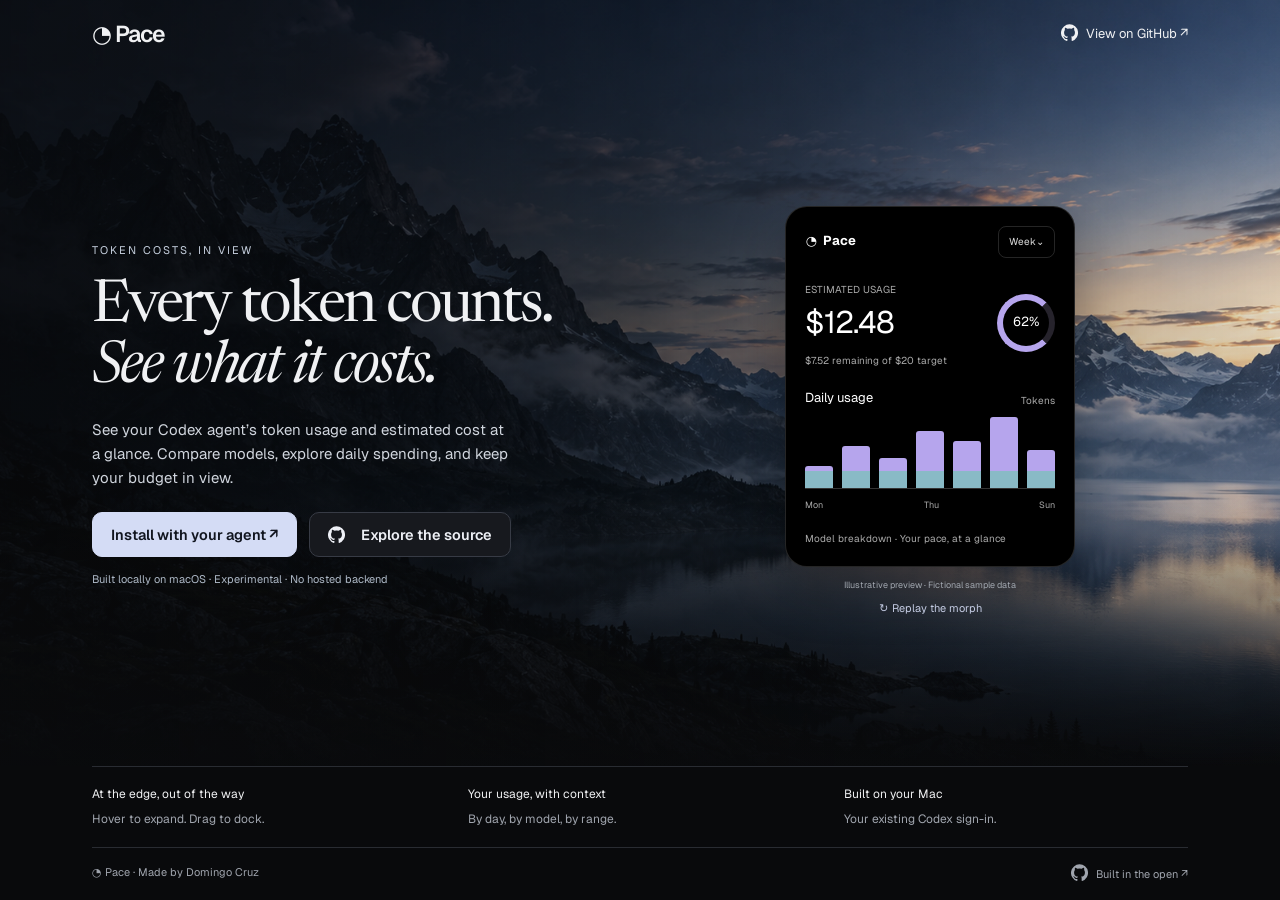
==== commit 56804db9: "Fit laptop viewport and refine mobile landing layout" ====
--- a/docs/index.html
+++ b/docs/index.html
@@ -46,4 +46,39 @@
 .install-dialog h2{font-size:34px;margin:0 30px 12px 0;letter-spacing:-1px}
 .install-dialog p{font-size:14px}.install-dialog textarea{width:100%;min-height:132px;resize:vertical;background:#090a0c;color:#e4e8f0;border:1px solid #353944;border-radius:10px;padding:15px;font:13px/1.65 Geist,system-ui,sans-serif}
 .dialog-close{position:absolute;top:17px;right:17px;border:0;background:transparent;color:#c5cbd7;font-size:24px;cursor:pointer}.copy-row{display:flex;align-items:center;gap:14px;margin-top:16px}.copy-status{font-size:12px;color:#b6c6ee}
+
+/* Compact desktop composition; mobile flows naturally instead of shrinking text. */
+@media(min-width:801px){
+body{min-height:100svh;display:flex;flex-direction:column}
+nav{height:68px;flex:none;width:100%}
+main{width:100%;flex:1;display:flex;flex-direction:column}
+.hero{min-height:0;flex:1;padding:22px 0 26px;gap:40px}
+.hero:before{top:-68px}
+.hero h1{font-size:clamp(44px,4.6vw,62px);margin:18px 0;line-height:1.04}
+.hero .intro{font-size:15px;line-height:1.6;margin:0;max-width:420px}
+.actions{margin-top:22px}.fine{margin-top:13px}
+.desktop{min-height:0;padding:0}
+.widget{width:290px;padding:19px}.stats{margin:18px 0}.chart{height:80px}
+.amount{font-size:31px}.ring{width:58px;height:58px}
+.preview-note{margin-top:12px}.replay{margin-top:2px;min-height:30px;padding:5px 10px}
+.band{padding:18px 0;margin-bottom:0;flex:none}
+footer{width:100%;padding-top:16px;padding-bottom:16px;border-top:0;flex:none}
+}
+@media(max-width:800px){
+nav{height:64px}.links a:first-child{display:inline-flex;align-items:center;font-size:11px}.hero{padding:24px 0 28px;gap:28px}
+.hero h1{font-size:clamp(38px,8vw,52px);margin:16px 0;letter-spacing:-1.8px}
+.hero .intro{font-size:14px;line-height:1.65}.eyebrow{font-size:10px;letter-spacing:1.6px}
+.actions{margin-top:20px;gap:10px}.actions .lp-btn{font-size:12px;padding:12px 14px;min-height:44px}
+.desktop{min-height:0;padding:0}.widget{width:min(320px,100%);padding:20px}
+.preview-note{margin-top:14px}.replay{min-height:44px;margin-top:0}
+.band{grid-template-columns:1fr;gap:16px;padding:20px 0;margin-bottom:0;font-size:12px}
+.band span{margin-top:3px}footer{padding-top:20px;padding-bottom:20px;font-size:10px}
+.install-dialog{padding:24px 20px;max-height:calc(100svh - 32px);overflow:auto}
+.install-dialog h2{font-size:28px}.copy-row{flex-wrap:wrap}
+}
+@media(min-width:801px) and (max-height:720px){
+nav{height:56px}.hero{padding:12px 0 16px}.hero:before{top:-56px}
+.hero h1{font-size:46px}.widget{width:270px;padding:16px}.chart{height:66px}.stats{margin:14px 0}
+.band{padding:14px 0}footer{padding-top:12px;padding-bottom:12px}
+}
 </style></head><body><nav><a class="brand" href="#">◔ Pace</a><div class="links"><a href="https://github.com/domingocruz-AT/pace"><svg class="github-icon" viewBox="0 0 24 24" fill="currentColor" aria-hidden="true"><path d="M12 .5a12 12 0 0 0-3.79 23.39c.6.11.82-.26.82-.58v-2.23c-3.34.73-4.04-1.42-4.04-1.42-.55-1.39-1.33-1.76-1.33-1.76-1.09-.75.08-.73.08-.73 1.2.08 1.84 1.23 1.84 1.23 1.07 1.83 2.81 1.3 3.49.99.11-.78.42-1.3.76-1.6-2.67-.3-5.47-1.33-5.47-5.93 0-1.31.47-2.38 1.24-3.22-.13-.3-.54-1.52.12-3.18 0 0 1.01-.32 3.3 1.23a11.5 11.5 0 0 1 6 0c2.29-1.55 3.3-1.23 3.3-1.23.66 1.66.25 2.88.12 3.18.77.84 1.24 1.91 1.24 3.22 0 4.61-2.8 5.63-5.48 5.93.43.37.82 1.1.82 2.22v3.3c0 .32.22.7.82.58A12 12 0 0 0 12 .5Z"/></svg>View on GitHub ↗</a></div></nav><main><section class="hero"><div><div class="eyebrow">Token costs, in view</div><h1>Every token counts.<br><em>See what it costs.</em></h1><p class="intro">See your Codex agent’s token usage and estimated cost at a glance. Compare models, explore daily spending, and keep your budget in view.</p><div class="actions"><button class="lp-btn lp-btn-primary" id="installTrigger" type="button">Install with your agent ↗</button><a class="lp-btn lp-btn-ghost" href="https://github.com/domingocruz-AT/pace"><svg class="github-icon" viewBox="0 0 24 24" fill="currentColor" aria-hidden="true"><path d="M12 .5a12 12 0 0 0-3.79 23.39c.6.11.82-.26.82-.58v-2.23c-3.34.73-4.04-1.42-4.04-1.42-.55-1.39-1.33-1.76-1.33-1.76-1.09-.75.08-.73.08-.73 1.2.08 1.84 1.23 1.84 1.23 1.07 1.83 2.81 1.3 3.49.99.11-.78.42-1.3.76-1.6-2.67-.3-5.47-1.33-5.47-5.93 0-1.31.47-2.38 1.24-3.22-.13-.3-.54-1.52.12-3.18 0 0 1.01-.32 3.3 1.23a11.5 11.5 0 0 1 6 0c2.29-1.55 3.3-1.23 3.3-1.23.66 1.66.25 2.88.12 3.18.77.84 1.24 1.91 1.24 3.22 0 4.61-2.8 5.63-5.48 5.93.43.37.82 1.1.82 2.22v3.3c0 .32.22.7.82.58A12 12 0 0 0 12 .5Z"/></svg>Explore the source</a></div><p class="fine">Built locally on macOS · Experimental · No hosted backend</p></div><div class="desktop"><span class="desktop-label"></span><div class="widget" aria-label="Illustrative Pace preview with fictional sample usage"><div class="row"><strong>◔ &nbsp;Pace</strong><span class="pill">Week⌄</span></div><div class="stats row"><div><div class="sub">ESTIMATED USAGE</div><div class="amount">$12.48</div><div class="sub">$7.52 remaining of $20 target</div></div><div class="ring">62%</div></div><div class="row"><span>Daily usage</span><span class="sub">Tokens</span></div><div class="chart" aria-hidden="true"><i class="bar" style="height:28%"></i><i class="bar" style="height:54%"></i><i class="bar" style="height:39%"></i><i class="bar" style="height:73%"></i><i class="bar" style="height:60%"></i><i class="bar" style="height:90%"></i><i class="bar" style="height:48%"></i></div><div class="axis"><span>Mon</span><span>Thu</span><span>Sun</span></div><div class="legend">Model breakdown · Your pace, at a glance</div></div><span class="preview-note">Illustrative preview · Fictional sample data</span><button class="replay" type="button" aria-label="Replay ball to dashboard animation">↻ Replay the morph</button></div></section><div class="band"><div>At the edge, out of the way<span>Hover to expand. Drag to dock.</span></div><div>Your usage, with context<span>By day, by model, by range.</span></div><div>Built on your Mac<span>Your existing Codex sign-in.</span></div></div></main><footer><span>◔ Pace · Made by Domingo Cruz</span><a href="https://github.com/domingocruz-AT/pace"><svg class="github-icon" viewBox="0 0 24 24" fill="currentColor" aria-hidden="true"><path d="M12 .5a12 12 0 0 0-3.79 23.39c.6.11.82-.26.82-.58v-2.23c-3.34.73-4.04-1.42-4.04-1.42-.55-1.39-1.33-1.76-1.33-1.76-1.09-.75.08-.73.08-.73 1.2.08 1.84 1.23 1.84 1.23 1.07 1.83 2.81 1.3 3.49.99.11-.78.42-1.3.76-1.6-2.67-.3-5.47-1.33-5.47-5.93 0-1.31.47-2.38 1.24-3.22-.13-.3-.54-1.52.12-3.18 0 0 1.01-.32 3.3 1.23a11.5 11.5 0 0 1 6 0c2.29-1.55 3.3-1.23 3.3-1.23.66 1.66.25 2.88.12 3.18.77.84 1.24 1.91 1.24 3.22 0 4.61-2.8 5.63-5.48 5.93.43.37.82 1.1.82 2.22v3.3c0 .32.22.7.82.58A12 12 0 0 0 12 .5Z"/></svg>Built in the open ↗</a></footer><dialog class="install-dialog" id="installDialog" aria-labelledby="installTitle"><button class="dialog-close" type="button" aria-label="Close installation instructions">×</button><h2 id="installTitle">Let your agent install Pace.</h2><p>Copy this instruction into Codex or your coding agent.</p><textarea id="installCommand" aria-label="Agent installation instruction" readonly>Install Pace from https://github.com/domingocruz-AT/pace. Follow AGENTS.md, check the macOS prerequisites, and run sh install.sh. Ask me before using my existing Codex sign-in.</textarea><div class="copy-row"><button class="lp-btn lp-btn-primary" id="copyInstall" type="button">Copy instruction</button><span class="copy-status" role="status" id="copyStatus"></span></div><p class="fine">Requires macOS, Xcode Command Line Tools, and Python 3. Pace uses estimated costs from unofficial endpoints; targets do not enforce spending caps.</p></dialog><script src="motion.js?v=edge-drag"></script><script src="install-dialog.js"></script></body></html>
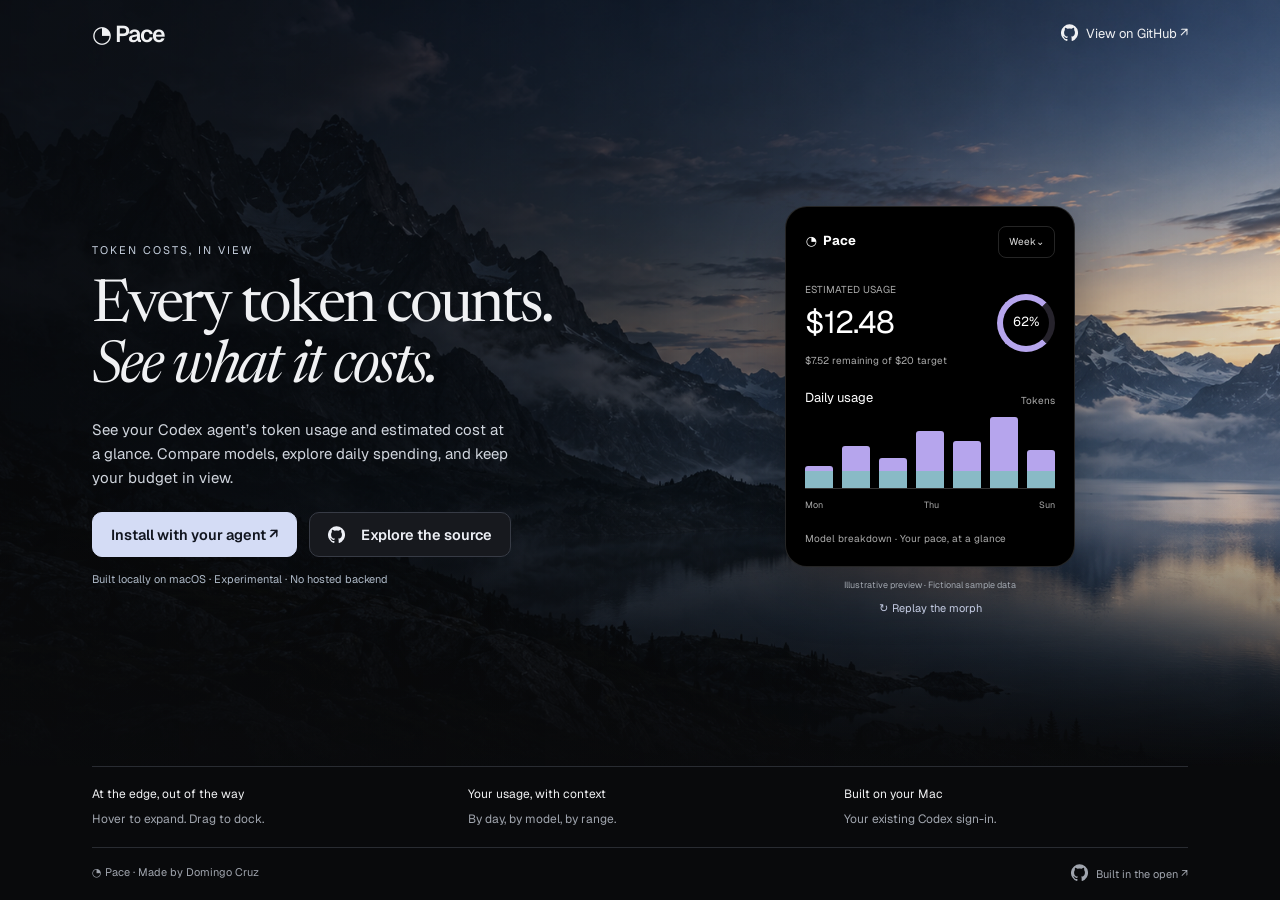
==== commit 15ce8531: "Animate inline code reveal and repeatable clipboard confirmation" ====
--- a/docs/index.html
+++ b/docs/index.html
@@ -81,4 +81,31 @@
 .hero h1{font-size:46px}.widget{width:270px;padding:16px}.chart{height:66px}.stats{margin:14px 0}
 .band{padding:14px 0}footer{padding-top:12px;padding-bottom:12px}
 }
-</style></head><body><nav><a class="brand" href="#">◔ Pace</a><div class="links"><a href="https://github.com/domingocruz-AT/pace"><svg class="github-icon" viewBox="0 0 24 24" fill="currentColor" aria-hidden="true"><path d="M12 .5a12 12 0 0 0-3.79 23.39c.6.11.82-.26.82-.58v-2.23c-3.34.73-4.04-1.42-4.04-1.42-.55-1.39-1.33-1.76-1.33-1.76-1.09-.75.08-.73.08-.73 1.2.08 1.84 1.23 1.84 1.23 1.07 1.83 2.81 1.3 3.49.99.11-.78.42-1.3.76-1.6-2.67-.3-5.47-1.33-5.47-5.93 0-1.31.47-2.38 1.24-3.22-.13-.3-.54-1.52.12-3.18 0 0 1.01-.32 3.3 1.23a11.5 11.5 0 0 1 6 0c2.29-1.55 3.3-1.23 3.3-1.23.66 1.66.25 2.88.12 3.18.77.84 1.24 1.91 1.24 3.22 0 4.61-2.8 5.63-5.48 5.93.43.37.82 1.1.82 2.22v3.3c0 .32.22.7.82.58A12 12 0 0 0 12 .5Z"/></svg>View on GitHub ↗</a></div></nav><main><section class="hero"><div><div class="eyebrow">Token costs, in view</div><h1>Every token counts.<br><em>See what it costs.</em></h1><p class="intro">See your Codex agent’s token usage and estimated cost at a glance. Compare models, explore daily spending, and keep your budget in view.</p><div class="actions"><button class="lp-btn lp-btn-primary" id="installTrigger" type="button">Install with your agent ↗</button><a class="lp-btn lp-btn-ghost" href="https://github.com/domingocruz-AT/pace"><svg class="github-icon" viewBox="0 0 24 24" fill="currentColor" aria-hidden="true"><path d="M12 .5a12 12 0 0 0-3.79 23.39c.6.11.82-.26.82-.58v-2.23c-3.34.73-4.04-1.42-4.04-1.42-.55-1.39-1.33-1.76-1.33-1.76-1.09-.75.08-.73.08-.73 1.2.08 1.84 1.23 1.84 1.23 1.07 1.83 2.81 1.3 3.49.99.11-.78.42-1.3.76-1.6-2.67-.3-5.47-1.33-5.47-5.93 0-1.31.47-2.38 1.24-3.22-.13-.3-.54-1.52.12-3.18 0 0 1.01-.32 3.3 1.23a11.5 11.5 0 0 1 6 0c2.29-1.55 3.3-1.23 3.3-1.23.66 1.66.25 2.88.12 3.18.77.84 1.24 1.91 1.24 3.22 0 4.61-2.8 5.63-5.48 5.93.43.37.82 1.1.82 2.22v3.3c0 .32.22.7.82.58A12 12 0 0 0 12 .5Z"/></svg>Explore the source</a></div><p class="fine">Built locally on macOS · Experimental · No hosted backend</p></div><div class="desktop"><span class="desktop-label"></span><div class="widget" aria-label="Illustrative Pace preview with fictional sample usage"><div class="row"><strong>◔ &nbsp;Pace</strong><span class="pill">Week⌄</span></div><div class="stats row"><div><div class="sub">ESTIMATED USAGE</div><div class="amount">$12.48</div><div class="sub">$7.52 remaining of $20 target</div></div><div class="ring">62%</div></div><div class="row"><span>Daily usage</span><span class="sub">Tokens</span></div><div class="chart" aria-hidden="true"><i class="bar" style="height:28%"></i><i class="bar" style="height:54%"></i><i class="bar" style="height:39%"></i><i class="bar" style="height:73%"></i><i class="bar" style="height:60%"></i><i class="bar" style="height:90%"></i><i class="bar" style="height:48%"></i></div><div class="axis"><span>Mon</span><span>Thu</span><span>Sun</span></div><div class="legend">Model breakdown · Your pace, at a glance</div></div><span class="preview-note">Illustrative preview · Fictional sample data</span><button class="replay" type="button" aria-label="Replay ball to dashboard animation">↻ Replay the morph</button></div></section><div class="band"><div>At the edge, out of the way<span>Hover to expand. Drag to dock.</span></div><div>Your usage, with context<span>By day, by model, by range.</span></div><div>Built on your Mac<span>Your existing Codex sign-in.</span></div></div></main><footer><span>◔ Pace · Made by Domingo Cruz</span><a href="https://github.com/domingocruz-AT/pace"><svg class="github-icon" viewBox="0 0 24 24" fill="currentColor" aria-hidden="true"><path d="M12 .5a12 12 0 0 0-3.79 23.39c.6.11.82-.26.82-.58v-2.23c-3.34.73-4.04-1.42-4.04-1.42-.55-1.39-1.33-1.76-1.33-1.76-1.09-.75.08-.73.08-.73 1.2.08 1.84 1.23 1.84 1.23 1.07 1.83 2.81 1.3 3.49.99.11-.78.42-1.3.76-1.6-2.67-.3-5.47-1.33-5.47-5.93 0-1.31.47-2.38 1.24-3.22-.13-.3-.54-1.52.12-3.18 0 0 1.01-.32 3.3 1.23a11.5 11.5 0 0 1 6 0c2.29-1.55 3.3-1.23 3.3-1.23.66 1.66.25 2.88.12 3.18.77.84 1.24 1.91 1.24 3.22 0 4.61-2.8 5.63-5.48 5.93.43.37.82 1.1.82 2.22v3.3c0 .32.22.7.82.58A12 12 0 0 0 12 .5Z"/></svg>Built in the open ↗</a></footer><dialog class="install-dialog" id="installDialog" aria-labelledby="installTitle"><button class="dialog-close" type="button" aria-label="Close installation instructions">×</button><h2 id="installTitle">Let your agent install Pace.</h2><p>Copy this instruction into Codex or your coding agent.</p><textarea id="installCommand" aria-label="Agent installation instruction" readonly>Install Pace from https://github.com/domingocruz-AT/pace. Follow AGENTS.md, check the macOS prerequisites, and run sh install.sh. Ask me before using my existing Codex sign-in.</textarea><div class="copy-row"><button class="lp-btn lp-btn-primary" id="copyInstall" type="button">Copy instruction</button><span class="copy-status" role="status" id="copyStatus"></span></div><p class="fine">Requires macOS, Xcode Command Line Tools, and Python 3. Pace uses estimated costs from unofficial endpoints; targets do not enforce spending caps.</p></dialog><script src="motion.js?v=edge-drag"></script><script src="install-dialog.js"></script></body></html>
+
+.install-dialog{margin:auto;inset:0;background:#0c0e12;border:1px solid #353b47;border-radius:12px;padding:24px;font-family:ui-monospace,SFMono-Regular,Menlo,Consolas,monospace}
+.install-dialog h2{font-family:inherit;font-size:13px;font-weight:500;letter-spacing:.3px;color:#b5c9ff;margin:0 35px 20px 0;padding-bottom:18px;border-bottom:1px solid #252a34}
+.install-dialog p{font-family:inherit;font-size:12px;color:#919baa}
+.install-dialog textarea{font-family:ui-monospace,SFMono-Regular,Menlo,Consolas,monospace;font-size:13px;line-height:1.8;background:#07090c;color:#d8e5fa;border:1px solid #28303d;min-height:166px;border-radius:6px;padding:18px;caret-color:#b5c9ff}
+.install-dialog .lp-btn{font-family:inherit;font-size:11px;min-height:38px;padding:9px 13px;border-radius:6px}
+.copy-status{font-family:inherit;color:#9bd6b3;font-size:11px}.install-dialog .fine{font-size:10px;line-height:1.7}
+
+.hero>div:first-child{position:relative}
+.install-dialog{position:absolute;inset:auto 0 auto 0;margin:10px 0 0;width:min(540px,100%);max-height:360px;overflow:auto;z-index:20;padding:18px;box-shadow:0 16px 45px #0008}
+.install-dialog[hidden]{display:none}
+.install-dialog h2{font-size:11px;margin-bottom:12px;padding-bottom:12px}
+.install-dialog textarea{min-height:128px;padding:12px;font-size:12px}
+.install-dialog p{font-size:11px}.install-dialog .fine{font-size:9px}.install-dialog .copy-row{margin-top:10px}
+@media(max-width:800px){.install-dialog{position:relative;inset:auto;max-height:none;margin-top:12px;width:100%}}
+
+/* Plain inline disclosure, without panel or window chrome. */
+.install-dialog{position:relative;inset:auto;width:100%;max-height:none;overflow:visible;margin:16px 0 0;padding:0 0 0 14px;border:0;border-left:2px solid #7888aa;border-radius:0;background:none;box-shadow:none;font-family:ui-monospace,SFMono-Regular,Menlo,monospace}
+.install-dialog code{display:block;white-space:normal;overflow-wrap:anywhere;font:11px/1.75 ui-monospace,SFMono-Regular,Menlo,monospace;color:#d7e1f2;user-select:all;background:none;padding:0}
+.install-dialog .copy-status{display:block;margin-top:7px;font-size:10px}
+
+.install-dialog{padding:0;border:0;overflow:hidden;background:none}
+.install-dialog code{padding:13px 15px;background:#0b0e15cc;border:1px solid #ffffff20;border-radius:8px;cursor:pointer;transition:border-color .15s ease;line-height:1.7}
+.install-dialog code:hover{border-color:#9daed570}
+.install-dialog code:focus-visible{outline:2px solid #a8b9eb;outline-offset:-2px}
+.install-dialog code::selection{background:#849bd466;color:#fff}
+.install-dialog .copy-status{height:16px;margin-top:6px;opacity:0;pointer-events:none}
+</style></head><body><nav><a class="brand" href="#">◔ Pace</a><div class="links"><a href="https://github.com/domingocruz-AT/pace"><svg class="github-icon" viewBox="0 0 24 24" fill="currentColor" aria-hidden="true"><path d="M12 .5a12 12 0 0 0-3.79 23.39c.6.11.82-.26.82-.58v-2.23c-3.34.73-4.04-1.42-4.04-1.42-.55-1.39-1.33-1.76-1.33-1.76-1.09-.75.08-.73.08-.73 1.2.08 1.84 1.23 1.84 1.23 1.07 1.83 2.81 1.3 3.49.99.11-.78.42-1.3.76-1.6-2.67-.3-5.47-1.33-5.47-5.93 0-1.31.47-2.38 1.24-3.22-.13-.3-.54-1.52.12-3.18 0 0 1.01-.32 3.3 1.23a11.5 11.5 0 0 1 6 0c2.29-1.55 3.3-1.23 3.3-1.23.66 1.66.25 2.88.12 3.18.77.84 1.24 1.91 1.24 3.22 0 4.61-2.8 5.63-5.48 5.93.43.37.82 1.1.82 2.22v3.3c0 .32.22.7.82.58A12 12 0 0 0 12 .5Z"/></svg>View on GitHub ↗</a></div></nav><main><section class="hero"><div><div class="eyebrow">Token costs, in view</div><h1>Every token counts.<br><em>See what it costs.</em></h1><p class="intro">See your Codex agent’s token usage and estimated cost at a glance. Compare models, explore daily spending, and keep your budget in view.</p><div class="actions"><button class="lp-btn lp-btn-primary" id="installTrigger" aria-controls="installDialog" aria-expanded="false" type="button">Install with your agent ↗</button><a class="lp-btn lp-btn-ghost" href="https://github.com/domingocruz-AT/pace"><svg class="github-icon" viewBox="0 0 24 24" fill="currentColor" aria-hidden="true"><path d="M12 .5a12 12 0 0 0-3.79 23.39c.6.11.82-.26.82-.58v-2.23c-3.34.73-4.04-1.42-4.04-1.42-.55-1.39-1.33-1.76-1.33-1.76-1.09-.75.08-.73.08-.73 1.2.08 1.84 1.23 1.84 1.23 1.07 1.83 2.81 1.3 3.49.99.11-.78.42-1.3.76-1.6-2.67-.3-5.47-1.33-5.47-5.93 0-1.31.47-2.38 1.24-3.22-.13-.3-.54-1.52.12-3.18 0 0 1.01-.32 3.3 1.23a11.5 11.5 0 0 1 6 0c2.29-1.55 3.3-1.23 3.3-1.23.66 1.66.25 2.88.12 3.18.77.84 1.24 1.91 1.24 3.22 0 4.61-2.8 5.63-5.48 5.93.43.37.82 1.1.82 2.22v3.3c0 .32.22.7.82.58A12 12 0 0 0 12 .5Z"/></svg>Explore the source</a></div><section class="install-dialog" id="installDialog" hidden aria-label="Installation prompt"><code id="installCommand" role="button" tabindex="0" aria-label="Select and copy the installation prompt">Install Pace from https://github.com/domingocruz-AT/pace. Follow AGENTS.md, check the macOS prerequisites, and run sh install.sh. Ask me before using my existing Codex sign-in.</code><span class="copy-status" role="status" id="copyStatus"></span></section><p class="fine">Built locally on macOS · Experimental · No hosted backend</p></div><div class="desktop"><span class="desktop-label"></span><div class="widget" aria-label="Illustrative Pace preview with fictional sample usage"><div class="row"><strong>◔ &nbsp;Pace</strong><span class="pill">Week⌄</span></div><div class="stats row"><div><div class="sub">ESTIMATED USAGE</div><div class="amount">$12.48</div><div class="sub">$7.52 remaining of $20 target</div></div><div class="ring">62%</div></div><div class="row"><span>Daily usage</span><span class="sub">Tokens</span></div><div class="chart" aria-hidden="true"><i class="bar" style="height:28%"></i><i class="bar" style="height:54%"></i><i class="bar" style="height:39%"></i><i class="bar" style="height:73%"></i><i class="bar" style="height:60%"></i><i class="bar" style="height:90%"></i><i class="bar" style="height:48%"></i></div><div class="axis"><span>Mon</span><span>Thu</span><span>Sun</span></div><div class="legend">Model breakdown · Your pace, at a glance</div></div><span class="preview-note">Illustrative preview · Fictional sample data</span><button class="replay" type="button" aria-label="Replay ball to dashboard animation">↻ Replay the morph</button></div></section><div class="band"><div>At the edge, out of the way<span>Hover to expand. Drag to dock.</span></div><div>Your usage, with context<span>By day, by model, by range.</span></div><div>Built on your Mac<span>Your existing Codex sign-in.</span></div></div></main><footer><span>◔ Pace · Made by Domingo Cruz</span><a href="https://github.com/domingocruz-AT/pace"><svg class="github-icon" viewBox="0 0 24 24" fill="currentColor" aria-hidden="true"><path d="M12 .5a12 12 0 0 0-3.79 23.39c.6.11.82-.26.82-.58v-2.23c-3.34.73-4.04-1.42-4.04-1.42-.55-1.39-1.33-1.76-1.33-1.76-1.09-.75.08-.73.08-.73 1.2.08 1.84 1.23 1.84 1.23 1.07 1.83 2.81 1.3 3.49.99.11-.78.42-1.3.76-1.6-2.67-.3-5.47-1.33-5.47-5.93 0-1.31.47-2.38 1.24-3.22-.13-.3-.54-1.52.12-3.18 0 0 1.01-.32 3.3 1.23a11.5 11.5 0 0 1 6 0c2.29-1.55 3.3-1.23 3.3-1.23.66 1.66.25 2.88.12 3.18.77.84 1.24 1.91 1.24 3.22 0 4.61-2.8 5.63-5.48 5.93.43.37.82 1.1.82 2.22v3.3c0 .32.22.7.82.58A12 12 0 0 0 12 .5Z"/></svg>Built in the open ↗</a></footer><script src="motion.js?v=edge-drag"></script><script src="install-dialog.js?v=code-recopy"></script></body></html>
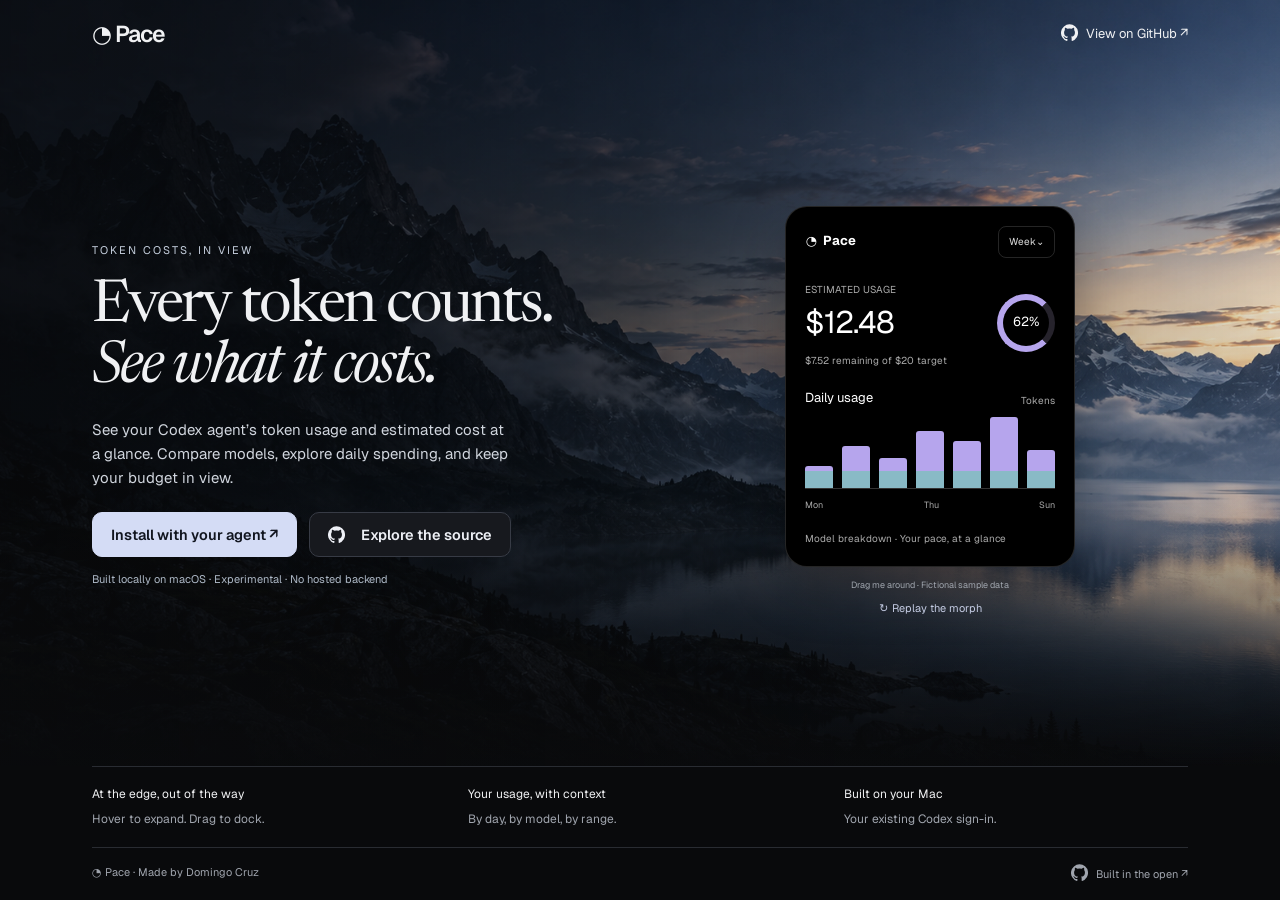
==== commit 12aed406: "Make hero preview draggable with velocity stretch and spring return" ====
--- a/docs/index.html
+++ b/docs/index.html
@@ -108,4 +108,4 @@
 .install-dialog code:focus-visible{outline:2px solid #a8b9eb;outline-offset:-2px}
 .install-dialog code::selection{background:#849bd466;color:#fff}
 .install-dialog .copy-status{height:16px;margin-top:6px;opacity:0;pointer-events:none}
-</style></head><body><nav><a class="brand" href="#">◔ Pace</a><div class="links"><a href="https://github.com/domingocruz-AT/pace"><svg class="github-icon" viewBox="0 0 24 24" fill="currentColor" aria-hidden="true"><path d="M12 .5a12 12 0 0 0-3.79 23.39c.6.11.82-.26.82-.58v-2.23c-3.34.73-4.04-1.42-4.04-1.42-.55-1.39-1.33-1.76-1.33-1.76-1.09-.75.08-.73.08-.73 1.2.08 1.84 1.23 1.84 1.23 1.07 1.83 2.81 1.3 3.49.99.11-.78.42-1.3.76-1.6-2.67-.3-5.47-1.33-5.47-5.93 0-1.31.47-2.38 1.24-3.22-.13-.3-.54-1.52.12-3.18 0 0 1.01-.32 3.3 1.23a11.5 11.5 0 0 1 6 0c2.29-1.55 3.3-1.23 3.3-1.23.66 1.66.25 2.88.12 3.18.77.84 1.24 1.91 1.24 3.22 0 4.61-2.8 5.63-5.48 5.93.43.37.82 1.1.82 2.22v3.3c0 .32.22.7.82.58A12 12 0 0 0 12 .5Z"/></svg>View on GitHub ↗</a></div></nav><main><section class="hero"><div><div class="eyebrow">Token costs, in view</div><h1>Every token counts.<br><em>See what it costs.</em></h1><p class="intro">See your Codex agent’s token usage and estimated cost at a glance. Compare models, explore daily spending, and keep your budget in view.</p><div class="actions"><button class="lp-btn lp-btn-primary" id="installTrigger" aria-controls="installDialog" aria-expanded="false" type="button">Install with your agent ↗</button><a class="lp-btn lp-btn-ghost" href="https://github.com/domingocruz-AT/pace"><svg class="github-icon" viewBox="0 0 24 24" fill="currentColor" aria-hidden="true"><path d="M12 .5a12 12 0 0 0-3.79 23.39c.6.11.82-.26.82-.58v-2.23c-3.34.73-4.04-1.42-4.04-1.42-.55-1.39-1.33-1.76-1.33-1.76-1.09-.75.08-.73.08-.73 1.2.08 1.84 1.23 1.84 1.23 1.07 1.83 2.81 1.3 3.49.99.11-.78.42-1.3.76-1.6-2.67-.3-5.47-1.33-5.47-5.93 0-1.31.47-2.38 1.24-3.22-.13-.3-.54-1.52.12-3.18 0 0 1.01-.32 3.3 1.23a11.5 11.5 0 0 1 6 0c2.29-1.55 3.3-1.23 3.3-1.23.66 1.66.25 2.88.12 3.18.77.84 1.24 1.91 1.24 3.22 0 4.61-2.8 5.63-5.48 5.93.43.37.82 1.1.82 2.22v3.3c0 .32.22.7.82.58A12 12 0 0 0 12 .5Z"/></svg>Explore the source</a></div><section class="install-dialog" id="installDialog" hidden aria-label="Installation prompt"><code id="installCommand" role="button" tabindex="0" aria-label="Select and copy the installation prompt">Install Pace from https://github.com/domingocruz-AT/pace. Follow AGENTS.md, check the macOS prerequisites, and run sh install.sh. Ask me before using my existing Codex sign-in.</code><span class="copy-status" role="status" id="copyStatus"></span></section><p class="fine">Built locally on macOS · Experimental · No hosted backend</p></div><div class="desktop"><span class="desktop-label"></span><div class="widget" aria-label="Illustrative Pace preview with fictional sample usage"><div class="row"><strong>◔ &nbsp;Pace</strong><span class="pill">Week⌄</span></div><div class="stats row"><div><div class="sub">ESTIMATED USAGE</div><div class="amount">$12.48</div><div class="sub">$7.52 remaining of $20 target</div></div><div class="ring">62%</div></div><div class="row"><span>Daily usage</span><span class="sub">Tokens</span></div><div class="chart" aria-hidden="true"><i class="bar" style="height:28%"></i><i class="bar" style="height:54%"></i><i class="bar" style="height:39%"></i><i class="bar" style="height:73%"></i><i class="bar" style="height:60%"></i><i class="bar" style="height:90%"></i><i class="bar" style="height:48%"></i></div><div class="axis"><span>Mon</span><span>Thu</span><span>Sun</span></div><div class="legend">Model breakdown · Your pace, at a glance</div></div><span class="preview-note">Illustrative preview · Fictional sample data</span><button class="replay" type="button" aria-label="Replay ball to dashboard animation">↻ Replay the morph</button></div></section><div class="band"><div>At the edge, out of the way<span>Hover to expand. Drag to dock.</span></div><div>Your usage, with context<span>By day, by model, by range.</span></div><div>Built on your Mac<span>Your existing Codex sign-in.</span></div></div></main><footer><span>◔ Pace · Made by Domingo Cruz</span><a href="https://github.com/domingocruz-AT/pace"><svg class="github-icon" viewBox="0 0 24 24" fill="currentColor" aria-hidden="true"><path d="M12 .5a12 12 0 0 0-3.79 23.39c.6.11.82-.26.82-.58v-2.23c-3.34.73-4.04-1.42-4.04-1.42-.55-1.39-1.33-1.76-1.33-1.76-1.09-.75.08-.73.08-.73 1.2.08 1.84 1.23 1.84 1.23 1.07 1.83 2.81 1.3 3.49.99.11-.78.42-1.3.76-1.6-2.67-.3-5.47-1.33-5.47-5.93 0-1.31.47-2.38 1.24-3.22-.13-.3-.54-1.52.12-3.18 0 0 1.01-.32 3.3 1.23a11.5 11.5 0 0 1 6 0c2.29-1.55 3.3-1.23 3.3-1.23.66 1.66.25 2.88.12 3.18.77.84 1.24 1.91 1.24 3.22 0 4.61-2.8 5.63-5.48 5.93.43.37.82 1.1.82 2.22v3.3c0 .32.22.7.82.58A12 12 0 0 0 12 .5Z"/></svg>Built in the open ↗</a></footer><script src="motion.js?v=edge-drag"></script><script src="install-dialog.js?v=code-recopy"></script></body></html>
+.widget{user-select:none;-webkit-user-select:none}.widget *{pointer-events:none}</style></head><body><nav><a class="brand" href="#">◔ Pace</a><div class="links"><a href="https://github.com/domingocruz-AT/pace"><svg class="github-icon" viewBox="0 0 24 24" fill="currentColor" aria-hidden="true"><path d="M12 .5a12 12 0 0 0-3.79 23.39c.6.11.82-.26.82-.58v-2.23c-3.34.73-4.04-1.42-4.04-1.42-.55-1.39-1.33-1.76-1.33-1.76-1.09-.75.08-.73.08-.73 1.2.08 1.84 1.23 1.84 1.23 1.07 1.83 2.81 1.3 3.49.99.11-.78.42-1.3.76-1.6-2.67-.3-5.47-1.33-5.47-5.93 0-1.31.47-2.38 1.24-3.22-.13-.3-.54-1.52.12-3.18 0 0 1.01-.32 3.3 1.23a11.5 11.5 0 0 1 6 0c2.29-1.55 3.3-1.23 3.3-1.23.66 1.66.25 2.88.12 3.18.77.84 1.24 1.91 1.24 3.22 0 4.61-2.8 5.63-5.48 5.93.43.37.82 1.1.82 2.22v3.3c0 .32.22.7.82.58A12 12 0 0 0 12 .5Z"/></svg>View on GitHub ↗</a></div></nav><main><section class="hero"><div><div class="eyebrow">Token costs, in view</div><h1>Every token counts.<br><em>See what it costs.</em></h1><p class="intro">See your Codex agent’s token usage and estimated cost at a glance. Compare models, explore daily spending, and keep your budget in view.</p><div class="actions"><button class="lp-btn lp-btn-primary" id="installTrigger" aria-controls="installDialog" aria-expanded="false" type="button">Install with your agent ↗</button><a class="lp-btn lp-btn-ghost" href="https://github.com/domingocruz-AT/pace"><svg class="github-icon" viewBox="0 0 24 24" fill="currentColor" aria-hidden="true"><path d="M12 .5a12 12 0 0 0-3.79 23.39c.6.11.82-.26.82-.58v-2.23c-3.34.73-4.04-1.42-4.04-1.42-.55-1.39-1.33-1.76-1.33-1.76-1.09-.75.08-.73.08-.73 1.2.08 1.84 1.23 1.84 1.23 1.07 1.83 2.81 1.3 3.49.99.11-.78.42-1.3.76-1.6-2.67-.3-5.47-1.33-5.47-5.93 0-1.31.47-2.38 1.24-3.22-.13-.3-.54-1.52.12-3.18 0 0 1.01-.32 3.3 1.23a11.5 11.5 0 0 1 6 0c2.29-1.55 3.3-1.23 3.3-1.23.66 1.66.25 2.88.12 3.18.77.84 1.24 1.91 1.24 3.22 0 4.61-2.8 5.63-5.48 5.93.43.37.82 1.1.82 2.22v3.3c0 .32.22.7.82.58A12 12 0 0 0 12 .5Z"/></svg>Explore the source</a></div><section class="install-dialog" id="installDialog" hidden aria-label="Installation prompt"><code id="installCommand" role="button" tabindex="0" aria-label="Select and copy the installation prompt">Install Pace from https://github.com/domingocruz-AT/pace. Follow AGENTS.md, check the macOS prerequisites, and run sh install.sh. Ask me before using my existing Codex sign-in.</code><span class="copy-status" role="status" id="copyStatus"></span></section><p class="fine">Built locally on macOS · Experimental · No hosted backend</p></div><div class="desktop"><span class="desktop-label"></span><div class="widget" aria-label="Illustrative Pace preview with fictional sample usage"><div class="row"><strong>◔ &nbsp;Pace</strong><span class="pill">Week⌄</span></div><div class="stats row"><div><div class="sub">ESTIMATED USAGE</div><div class="amount">$12.48</div><div class="sub">$7.52 remaining of $20 target</div></div><div class="ring">62%</div></div><div class="row"><span>Daily usage</span><span class="sub">Tokens</span></div><div class="chart" aria-hidden="true"><i class="bar" style="height:28%"></i><i class="bar" style="height:54%"></i><i class="bar" style="height:39%"></i><i class="bar" style="height:73%"></i><i class="bar" style="height:60%"></i><i class="bar" style="height:90%"></i><i class="bar" style="height:48%"></i></div><div class="axis"><span>Mon</span><span>Thu</span><span>Sun</span></div><div class="legend">Model breakdown · Your pace, at a glance</div></div><span class="preview-note">Drag me around · Fictional sample data</span><button class="replay" type="button" aria-label="Replay ball to dashboard animation">↻ Replay the morph</button></div></section><div class="band"><div>At the edge, out of the way<span>Hover to expand. Drag to dock.</span></div><div>Your usage, with context<span>By day, by model, by range.</span></div><div>Built on your Mac<span>Your existing Codex sign-in.</span></div></div></main><footer><span>◔ Pace · Made by Domingo Cruz</span><a href="https://github.com/domingocruz-AT/pace"><svg class="github-icon" viewBox="0 0 24 24" fill="currentColor" aria-hidden="true"><path d="M12 .5a12 12 0 0 0-3.79 23.39c.6.11.82-.26.82-.58v-2.23c-3.34.73-4.04-1.42-4.04-1.42-.55-1.39-1.33-1.76-1.33-1.76-1.09-.75.08-.73.08-.73 1.2.08 1.84 1.23 1.84 1.23 1.07 1.83 2.81 1.3 3.49.99.11-.78.42-1.3.76-1.6-2.67-.3-5.47-1.33-5.47-5.93 0-1.31.47-2.38 1.24-3.22-.13-.3-.54-1.52.12-3.18 0 0 1.01-.32 3.3 1.23a11.5 11.5 0 0 1 6 0c2.29-1.55 3.3-1.23 3.3-1.23.66 1.66.25 2.88.12 3.18.77.84 1.24 1.91 1.24 3.22 0 4.61-2.8 5.63-5.48 5.93.43.37.82 1.1.82 2.22v3.3c0 .32.22.7.82.58A12 12 0 0 0 12 .5Z"/></svg>Built in the open ↗</a></footer><script src="motion.js?v=interactive-drag"></script><script src="install-dialog.js?v=code-recopy"></script></body></html>
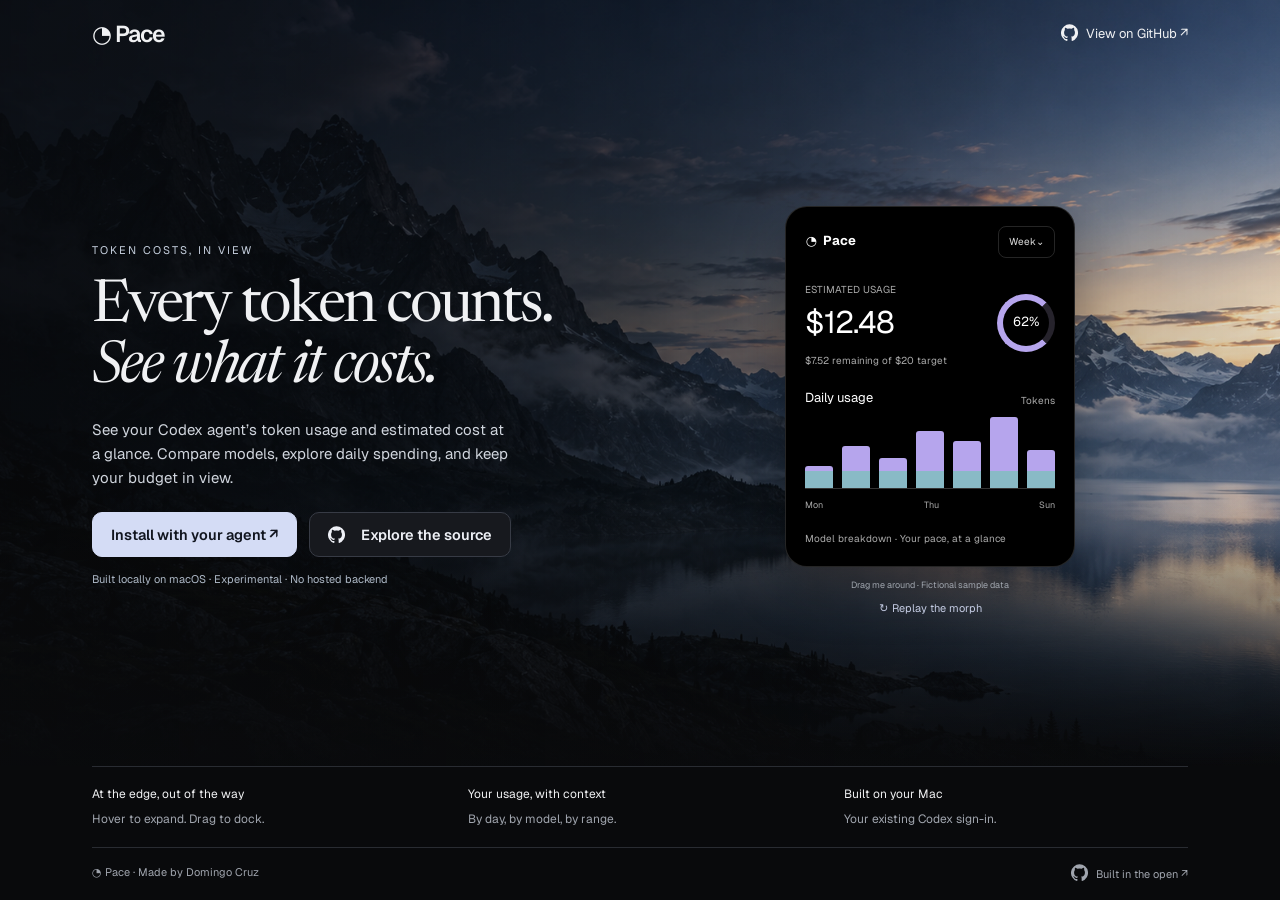
==== commit dcd04867: "Anchor dragged ball to pointer and soften expansion with impact squash" ====
--- a/docs/index.html
+++ b/docs/index.html
@@ -108,4 +108,4 @@
 .install-dialog code:focus-visible{outline:2px solid #a8b9eb;outline-offset:-2px}
 .install-dialog code::selection{background:#849bd466;color:#fff}
 .install-dialog .copy-status{height:16px;margin-top:6px;opacity:0;pointer-events:none}
-.widget{user-select:none;-webkit-user-select:none}.widget *{pointer-events:none}</style></head><body><nav><a class="brand" href="#">◔ Pace</a><div class="links"><a href="https://github.com/domingocruz-AT/pace"><svg class="github-icon" viewBox="0 0 24 24" fill="currentColor" aria-hidden="true"><path d="M12 .5a12 12 0 0 0-3.79 23.39c.6.11.82-.26.82-.58v-2.23c-3.34.73-4.04-1.42-4.04-1.42-.55-1.39-1.33-1.76-1.33-1.76-1.09-.75.08-.73.08-.73 1.2.08 1.84 1.23 1.84 1.23 1.07 1.83 2.81 1.3 3.49.99.11-.78.42-1.3.76-1.6-2.67-.3-5.47-1.33-5.47-5.93 0-1.31.47-2.38 1.24-3.22-.13-.3-.54-1.52.12-3.18 0 0 1.01-.32 3.3 1.23a11.5 11.5 0 0 1 6 0c2.29-1.55 3.3-1.23 3.3-1.23.66 1.66.25 2.88.12 3.18.77.84 1.24 1.91 1.24 3.22 0 4.61-2.8 5.63-5.48 5.93.43.37.82 1.1.82 2.22v3.3c0 .32.22.7.82.58A12 12 0 0 0 12 .5Z"/></svg>View on GitHub ↗</a></div></nav><main><section class="hero"><div><div class="eyebrow">Token costs, in view</div><h1>Every token counts.<br><em>See what it costs.</em></h1><p class="intro">See your Codex agent’s token usage and estimated cost at a glance. Compare models, explore daily spending, and keep your budget in view.</p><div class="actions"><button class="lp-btn lp-btn-primary" id="installTrigger" aria-controls="installDialog" aria-expanded="false" type="button">Install with your agent ↗</button><a class="lp-btn lp-btn-ghost" href="https://github.com/domingocruz-AT/pace"><svg class="github-icon" viewBox="0 0 24 24" fill="currentColor" aria-hidden="true"><path d="M12 .5a12 12 0 0 0-3.79 23.39c.6.11.82-.26.82-.58v-2.23c-3.34.73-4.04-1.42-4.04-1.42-.55-1.39-1.33-1.76-1.33-1.76-1.09-.75.08-.73.08-.73 1.2.08 1.84 1.23 1.84 1.23 1.07 1.83 2.81 1.3 3.49.99.11-.78.42-1.3.76-1.6-2.67-.3-5.47-1.33-5.47-5.93 0-1.31.47-2.38 1.24-3.22-.13-.3-.54-1.52.12-3.18 0 0 1.01-.32 3.3 1.23a11.5 11.5 0 0 1 6 0c2.29-1.55 3.3-1.23 3.3-1.23.66 1.66.25 2.88.12 3.18.77.84 1.24 1.91 1.24 3.22 0 4.61-2.8 5.63-5.48 5.93.43.37.82 1.1.82 2.22v3.3c0 .32.22.7.82.58A12 12 0 0 0 12 .5Z"/></svg>Explore the source</a></div><section class="install-dialog" id="installDialog" hidden aria-label="Installation prompt"><code id="installCommand" role="button" tabindex="0" aria-label="Select and copy the installation prompt">Install Pace from https://github.com/domingocruz-AT/pace. Follow AGENTS.md, check the macOS prerequisites, and run sh install.sh. Ask me before using my existing Codex sign-in.</code><span class="copy-status" role="status" id="copyStatus"></span></section><p class="fine">Built locally on macOS · Experimental · No hosted backend</p></div><div class="desktop"><span class="desktop-label"></span><div class="widget" aria-label="Illustrative Pace preview with fictional sample usage"><div class="row"><strong>◔ &nbsp;Pace</strong><span class="pill">Week⌄</span></div><div class="stats row"><div><div class="sub">ESTIMATED USAGE</div><div class="amount">$12.48</div><div class="sub">$7.52 remaining of $20 target</div></div><div class="ring">62%</div></div><div class="row"><span>Daily usage</span><span class="sub">Tokens</span></div><div class="chart" aria-hidden="true"><i class="bar" style="height:28%"></i><i class="bar" style="height:54%"></i><i class="bar" style="height:39%"></i><i class="bar" style="height:73%"></i><i class="bar" style="height:60%"></i><i class="bar" style="height:90%"></i><i class="bar" style="height:48%"></i></div><div class="axis"><span>Mon</span><span>Thu</span><span>Sun</span></div><div class="legend">Model breakdown · Your pace, at a glance</div></div><span class="preview-note">Drag me around · Fictional sample data</span><button class="replay" type="button" aria-label="Replay ball to dashboard animation">↻ Replay the morph</button></div></section><div class="band"><div>At the edge, out of the way<span>Hover to expand. Drag to dock.</span></div><div>Your usage, with context<span>By day, by model, by range.</span></div><div>Built on your Mac<span>Your existing Codex sign-in.</span></div></div></main><footer><span>◔ Pace · Made by Domingo Cruz</span><a href="https://github.com/domingocruz-AT/pace"><svg class="github-icon" viewBox="0 0 24 24" fill="currentColor" aria-hidden="true"><path d="M12 .5a12 12 0 0 0-3.79 23.39c.6.11.82-.26.82-.58v-2.23c-3.34.73-4.04-1.42-4.04-1.42-.55-1.39-1.33-1.76-1.33-1.76-1.09-.75.08-.73.08-.73 1.2.08 1.84 1.23 1.84 1.23 1.07 1.83 2.81 1.3 3.49.99.11-.78.42-1.3.76-1.6-2.67-.3-5.47-1.33-5.47-5.93 0-1.31.47-2.38 1.24-3.22-.13-.3-.54-1.52.12-3.18 0 0 1.01-.32 3.3 1.23a11.5 11.5 0 0 1 6 0c2.29-1.55 3.3-1.23 3.3-1.23.66 1.66.25 2.88.12 3.18.77.84 1.24 1.91 1.24 3.22 0 4.61-2.8 5.63-5.48 5.93.43.37.82 1.1.82 2.22v3.3c0 .32.22.7.82.58A12 12 0 0 0 12 .5Z"/></svg>Built in the open ↗</a></footer><script src="motion.js?v=interactive-drag"></script><script src="install-dialog.js?v=code-recopy"></script></body></html>
+.widget{user-select:none;-webkit-user-select:none}.widget *{pointer-events:none}</style></head><body><nav><a class="brand" href="#">◔ Pace</a><div class="links"><a href="https://github.com/domingocruz-AT/pace"><svg class="github-icon" viewBox="0 0 24 24" fill="currentColor" aria-hidden="true"><path d="M12 .5a12 12 0 0 0-3.79 23.39c.6.11.82-.26.82-.58v-2.23c-3.34.73-4.04-1.42-4.04-1.42-.55-1.39-1.33-1.76-1.33-1.76-1.09-.75.08-.73.08-.73 1.2.08 1.84 1.23 1.84 1.23 1.07 1.83 2.81 1.3 3.49.99.11-.78.42-1.3.76-1.6-2.67-.3-5.47-1.33-5.47-5.93 0-1.31.47-2.38 1.24-3.22-.13-.3-.54-1.52.12-3.18 0 0 1.01-.32 3.3 1.23a11.5 11.5 0 0 1 6 0c2.29-1.55 3.3-1.23 3.3-1.23.66 1.66.25 2.88.12 3.18.77.84 1.24 1.91 1.24 3.22 0 4.61-2.8 5.63-5.48 5.93.43.37.82 1.1.82 2.22v3.3c0 .32.22.7.82.58A12 12 0 0 0 12 .5Z"/></svg>View on GitHub ↗</a></div></nav><main><section class="hero"><div><div class="eyebrow">Token costs, in view</div><h1>Every token counts.<br><em>See what it costs.</em></h1><p class="intro">See your Codex agent’s token usage and estimated cost at a glance. Compare models, explore daily spending, and keep your budget in view.</p><div class="actions"><button class="lp-btn lp-btn-primary" id="installTrigger" aria-controls="installDialog" aria-expanded="false" type="button">Install with your agent ↗</button><a class="lp-btn lp-btn-ghost" href="https://github.com/domingocruz-AT/pace"><svg class="github-icon" viewBox="0 0 24 24" fill="currentColor" aria-hidden="true"><path d="M12 .5a12 12 0 0 0-3.79 23.39c.6.11.82-.26.82-.58v-2.23c-3.34.73-4.04-1.42-4.04-1.42-.55-1.39-1.33-1.76-1.33-1.76-1.09-.75.08-.73.08-.73 1.2.08 1.84 1.23 1.84 1.23 1.07 1.83 2.81 1.3 3.49.99.11-.78.42-1.3.76-1.6-2.67-.3-5.47-1.33-5.47-5.93 0-1.31.47-2.38 1.24-3.22-.13-.3-.54-1.52.12-3.18 0 0 1.01-.32 3.3 1.23a11.5 11.5 0 0 1 6 0c2.29-1.55 3.3-1.23 3.3-1.23.66 1.66.25 2.88.12 3.18.77.84 1.24 1.91 1.24 3.22 0 4.61-2.8 5.63-5.48 5.93.43.37.82 1.1.82 2.22v3.3c0 .32.22.7.82.58A12 12 0 0 0 12 .5Z"/></svg>Explore the source</a></div><section class="install-dialog" id="installDialog" hidden aria-label="Installation prompt"><code id="installCommand" role="button" tabindex="0" aria-label="Select and copy the installation prompt">Install Pace from https://github.com/domingocruz-AT/pace. Follow AGENTS.md, check the macOS prerequisites, and run sh install.sh. Ask me before using my existing Codex sign-in.</code><span class="copy-status" role="status" id="copyStatus"></span></section><p class="fine">Built locally on macOS · Experimental · No hosted backend</p></div><div class="desktop"><span class="desktop-label"></span><div class="widget" aria-label="Illustrative Pace preview with fictional sample usage"><div class="row"><strong>◔ &nbsp;Pace</strong><span class="pill">Week⌄</span></div><div class="stats row"><div><div class="sub">ESTIMATED USAGE</div><div class="amount">$12.48</div><div class="sub">$7.52 remaining of $20 target</div></div><div class="ring">62%</div></div><div class="row"><span>Daily usage</span><span class="sub">Tokens</span></div><div class="chart" aria-hidden="true"><i class="bar" style="height:28%"></i><i class="bar" style="height:54%"></i><i class="bar" style="height:39%"></i><i class="bar" style="height:73%"></i><i class="bar" style="height:60%"></i><i class="bar" style="height:90%"></i><i class="bar" style="height:48%"></i></div><div class="axis"><span>Mon</span><span>Thu</span><span>Sun</span></div><div class="legend">Model breakdown · Your pace, at a glance</div></div><span class="preview-note">Drag me around · Fictional sample data</span><button class="replay" type="button" aria-label="Replay ball to dashboard animation">↻ Replay the morph</button></div></section><div class="band"><div>At the edge, out of the way<span>Hover to expand. Drag to dock.</span></div><div>Your usage, with context<span>By day, by model, by range.</span></div><div>Built on your Mac<span>Your existing Codex sign-in.</span></div></div></main><footer><span>◔ Pace · Made by Domingo Cruz</span><a href="https://github.com/domingocruz-AT/pace"><svg class="github-icon" viewBox="0 0 24 24" fill="currentColor" aria-hidden="true"><path d="M12 .5a12 12 0 0 0-3.79 23.39c.6.11.82-.26.82-.58v-2.23c-3.34.73-4.04-1.42-4.04-1.42-.55-1.39-1.33-1.76-1.33-1.76-1.09-.75.08-.73.08-.73 1.2.08 1.84 1.23 1.84 1.23 1.07 1.83 2.81 1.3 3.49.99.11-.78.42-1.3.76-1.6-2.67-.3-5.47-1.33-5.47-5.93 0-1.31.47-2.38 1.24-3.22-.13-.3-.54-1.52.12-3.18 0 0 1.01-.32 3.3 1.23a11.5 11.5 0 0 1 6 0c2.29-1.55 3.3-1.23 3.3-1.23.66 1.66.25 2.88.12 3.18.77.84 1.24 1.91 1.24 3.22 0 4.61-2.8 5.63-5.48 5.93.43.37.82 1.1.82 2.22v3.3c0 .32.22.7.82.58A12 12 0 0 0 12 .5Z"/></svg>Built in the open ↗</a></footer><script src="motion.js?v=anchored-splat"></script><script src="install-dialog.js?v=code-recopy"></script></body></html>
